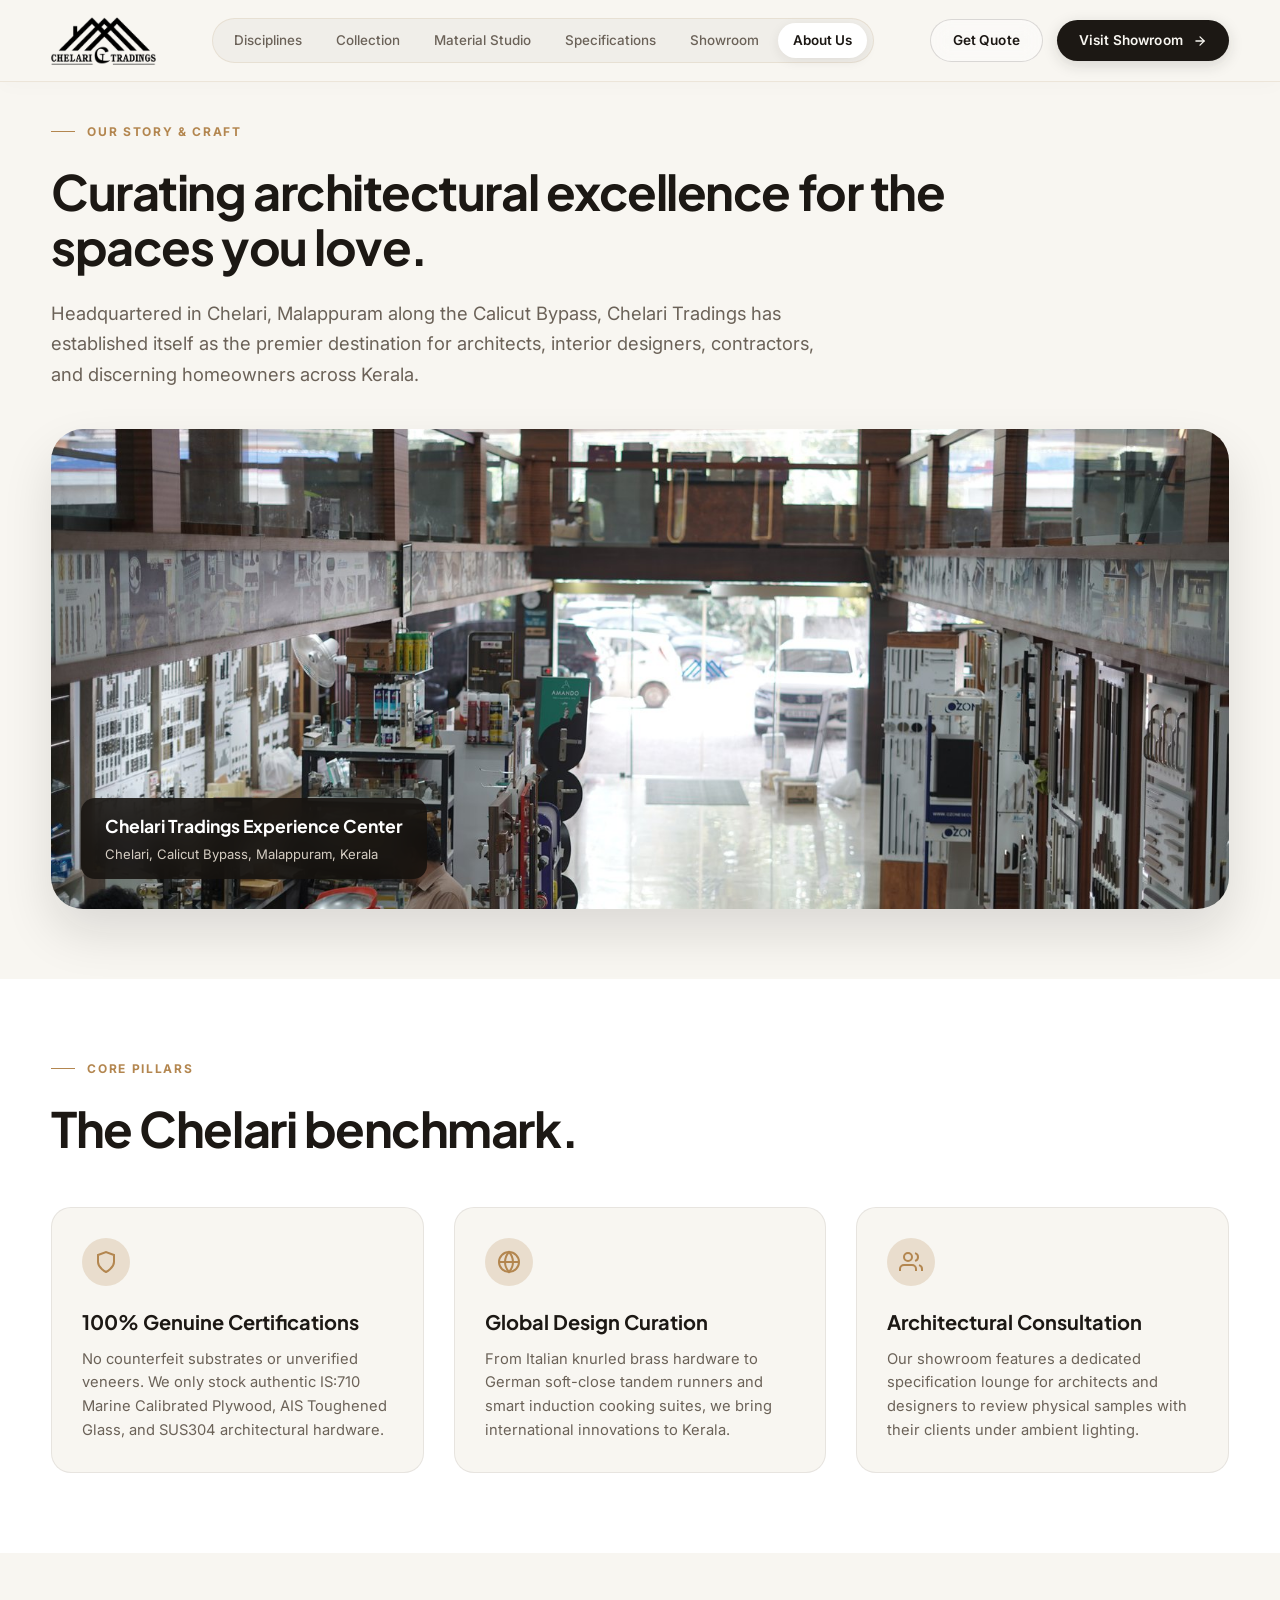
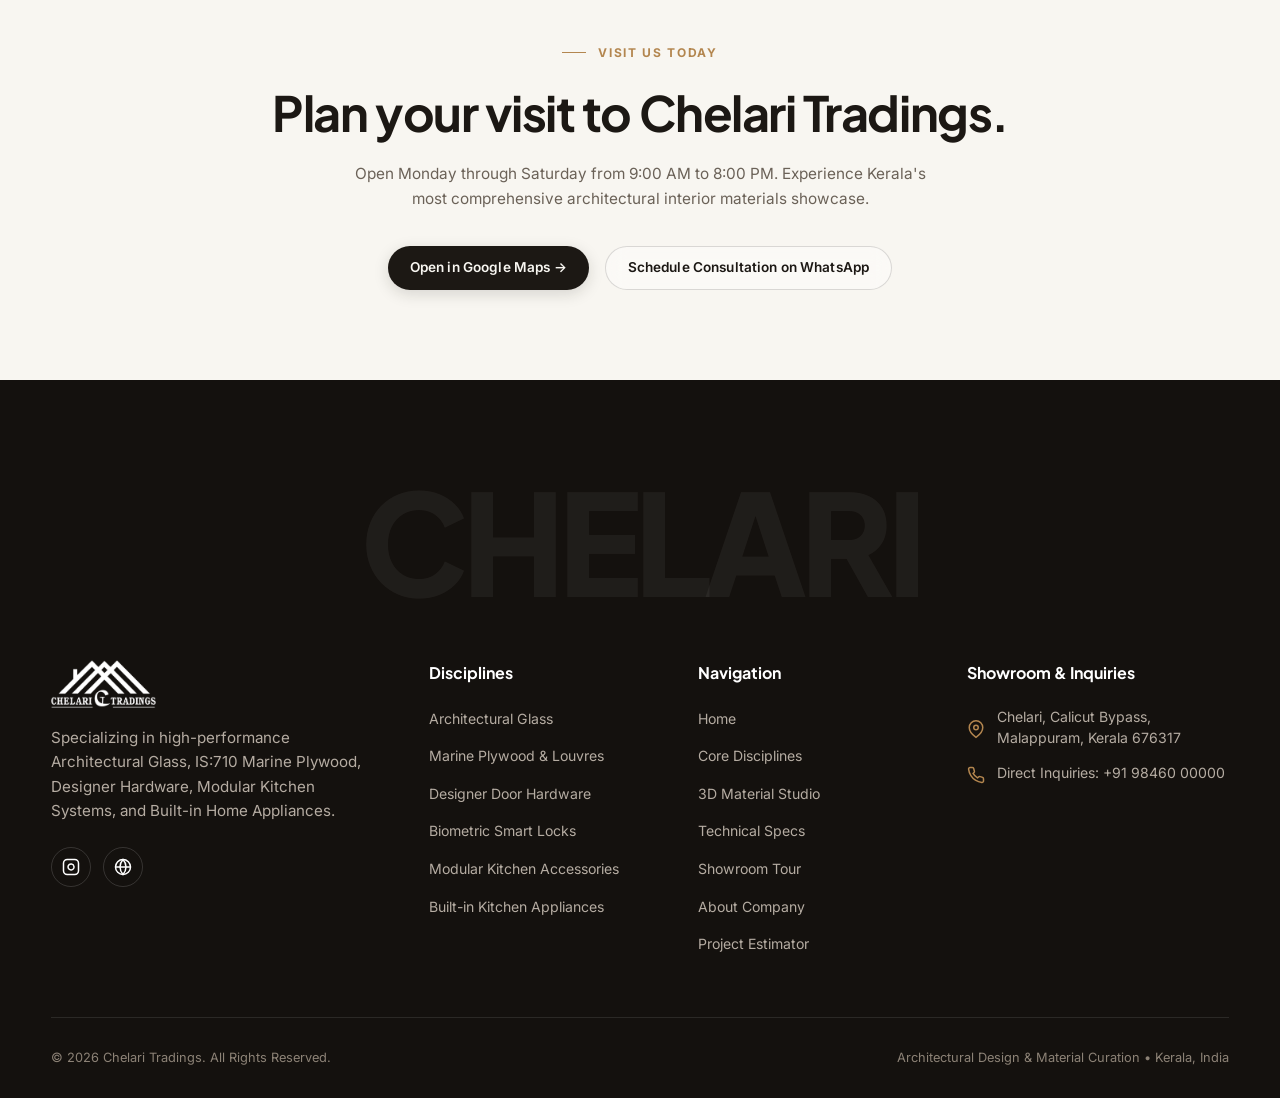
==== about.html @ c4375ded "first commit" ====
<!DOCTYPE html>
<html lang="en">
<head>
  <meta charset="UTF-8">
  <meta name="viewport" content="width=device-width, initial-scale=1.0">
  <title>About Us — Chelari Tradings | Kerala's Premier Architectural Hub</title>
  <meta name="description" content="Discover the story, standards, and showroom legacy of Chelari Tradings — Malappuram & Calicut's leading destination for Glass, Plywood, Hardware, Modular Kitchens & Appliances.">
  
  <!-- Favicon -->
  <link rel="icon" type="image/png" href="assets/images/logo_black_nav.png">

  <!-- Stylesheet -->
  <link rel="stylesheet" href="css/style.css">
</head>
<body>

  <!-- Top Scroll Progress Indicator -->
  <div id="scroll-progress"></div>

  <!-- Site Navigation Header -->
  <header class="site-header" id="site-header">
    <div class="container nav-wrapper">
      <a href="index.html" class="brand-logo" id="nav-brand-logo" aria-label="Chelari Tradings Home">
        <img src="assets/images/logo_black_nav.png" alt="Chelari Tradings" width="130" height="58">
      </a>

      <!-- Desktop Navigation Menu -->
      <nav class="nav-links" id="desktop-nav-menu" aria-label="Main Navigation">
        <a href="index.html#disciplines" class="nav-link">Disciplines</a>
        <a href="index.html#showcase" class="nav-link">Collection</a>
        <a href="index.html#studio" class="nav-link">Material Studio</a>
        <a href="index.html#standards" class="nav-link">Specifications</a>
        <a href="index.html#showroom" class="nav-link">Showroom</a>
        <a href="about.html" class="nav-link active">About Us</a>
      </nav>

      <!-- Desktop CTA -->
      <div class="nav-cta-group">
        <a href="index.html#estimator" class="btn-pill btn-pill-outline">Get Quote</a>
        <a href="https://wa.me/919846000000?text=Hello%20Chelari%20Tradings%2C%20I%20would%20like%20to%20visit%20your%20showroom" target="_blank" rel="noopener" class="btn-pill btn-pill-primary">
          <span>Visit Showroom</span>
          <svg width="14" height="14" viewBox="0 0 24 24" fill="none" stroke="currentColor" stroke-width="2.2" stroke-linecap="round" stroke-linejoin="round">
            <line x1="5" y1="12" x2="19" y2="12"></line>
            <polyline points="12 5 19 12 12 19"></polyline>
          </svg>
        </a>
      </div>

      <!-- Mobile Hamburger Button -->
      <button class="mobile-toggle" id="mobile-menu-toggle" aria-label="Open Navigation Menu">
        <span></span>
        <span></span>
        <span></span>
      </button>
    </div>
  </header>

  <!-- Mobile Drawer Menu -->
  <div class="mobile-drawer" id="mobile-nav-drawer" aria-hidden="true">
    <nav class="nav-links">
      <a href="index.html" class="nav-link">Home</a>
      <a href="index.html#disciplines" class="nav-link">Disciplines</a>
      <a href="index.html#showcase" class="nav-link">Collection</a>
      <a href="index.html#studio" class="nav-link">Material Studio</a>
      <a href="index.html#standards" class="nav-link">Specifications</a>
      <a href="index.html#showroom" class="nav-link">Showroom Tour</a>
      <a href="about.html" class="nav-link active">About Chelari</a>
    </nav>
    <a href="https://wa.me/919846000000?text=Hello%20Chelari%20Tradings%2C%20I%20would%20like%20to%20visit%20your%20showroom" class="btn-pill btn-pill-primary" style="justify-content: center; width: 100%;">
      Visit on WhatsApp →
    </a>
  </div>

  <main style="padding-top: calc(var(--nav-height) + 40px); background-color: var(--bg-primary);">
    <!-- Hero About -->
    <section class="container" style="padding-bottom: 70px;">
      <div class="section-label">Our Story & Craft</div>
      <h1 class="section-title-huge" style="margin-bottom: 24px; max-width: 900px;">
        Curating architectural excellence for the spaces you love.
      </h1>
      <p class="section-lead-text" style="max-width: 780px; font-size: 1.15rem; margin-bottom: 40px;">
        Headquartered in Chelari, Malappuram along the Calicut Bypass, Chelari Tradings has established itself as the premier destination for architects, interior designers, contractors, and discerning homeowners across Kerala.
      </p>

      <!-- Grand Image Banner -->
      <div style="border-radius: var(--radius-xl); overflow: hidden; box-shadow: var(--shadow-lg); height: 480px; position: relative;">
        <img src="assets/images/optimized/DSC03823.jpg" alt="Chelari Tradings Showroom" style="width: 100%; height: 100%; object-fit: cover;">
        <div style="position: absolute; bottom: 30px; left: 30px; background: rgba(20, 17, 14, 0.85); backdrop-filter: blur(14px); padding: 14px 24px; border-radius: var(--radius-md); color: #fff;">
          <h3 style="font-family: var(--font-heading); font-size: 1.1rem; margin-bottom: 4px;">Chelari Tradings Experience Center</h3>
          <p style="font-size: 0.82rem; color: #D6CEC3;">Chelari, Calicut Bypass, Malappuram, Kerala</p>
        </div>
      </div>
    </section>

    <!-- Pillars Section -->
    <section style="background: var(--bg-surface); padding-block: 80px;">
      <div class="container">
        <div class="section-label">Core Pillars</div>
        <h2 class="section-title-huge" style="margin-bottom: 50px;">The Chelari benchmark.</h2>

        <div style="display: grid; grid-template-columns: repeat(auto-fit, minmax(280px, 1fr)); gap: 30px;">
          <div style="padding: 30px; border-radius: var(--radius-lg); background: var(--bg-primary); border: 1px solid var(--border-subtle);">
            <div style="width: 48px; height: 48px; border-radius: 50%; background: var(--accent-gold-glow); color: var(--accent-gold); display: flex; align-items: center; justify-content: center; margin-bottom: 20px;">
              <svg width="24" height="24" viewBox="0 0 24 24" fill="none" stroke="currentColor" stroke-width="2">
                <path d="M12 22s8-4 8-10V5l-8-3-8 3v7c0 6 8 10 8 10z"></path>
              </svg>
            </div>
            <h3 style="font-family: var(--font-heading); font-size: 1.25rem; font-weight: 700; margin-bottom: 10px;">100% Genuine Certifications</h3>
            <p style="font-size: 0.92rem; color: var(--text-muted); line-height: 1.6;">
              No counterfeit substrates or unverified veneers. We only stock authentic IS:710 Marine Calibrated Plywood, AIS Toughened Glass, and SUS304 architectural hardware.
            </p>
          </div>

          <div style="padding: 30px; border-radius: var(--radius-lg); background: var(--bg-primary); border: 1px solid var(--border-subtle);">
            <div style="width: 48px; height: 48px; border-radius: 50%; background: var(--accent-gold-glow); color: var(--accent-gold); display: flex; align-items: center; justify-content: center; margin-bottom: 20px;">
              <svg width="24" height="24" viewBox="0 0 24 24" fill="none" stroke="currentColor" stroke-width="2">
                <circle cx="12" cy="12" r="10"></circle>
                <line x1="2" y1="12" x2="22" y2="12"></line>
                <path d="M12 2a15.3 15.3 0 0 1 4 10 15.3 15.3 0 0 1-4 10 15.3 15.3 0 0 1-4-10 15.3 15.3 0 0 1 4-10z"></path>
              </svg>
            </div>
            <h3 style="font-family: var(--font-heading); font-size: 1.25rem; font-weight: 700; margin-bottom: 10px;">Global Design Curation</h3>
            <p style="font-size: 0.92rem; color: var(--text-muted); line-height: 1.6;">
              From Italian knurled brass hardware to German soft-close tandem runners and smart induction cooking suites, we bring international innovations to Kerala.
            </p>
          </div>

          <div style="padding: 30px; border-radius: var(--radius-lg); background: var(--bg-primary); border: 1px solid var(--border-subtle);">
            <div style="width: 48px; height: 48px; border-radius: 50%; background: var(--accent-gold-glow); color: var(--accent-gold); display: flex; align-items: center; justify-content: center; margin-bottom: 20px;">
              <svg width="24" height="24" viewBox="0 0 24 24" fill="none" stroke="currentColor" stroke-width="2">
                <path d="M17 21v-2a4 4 0 0 0-4-4H5a4 4 0 0 0-4 4v2"></path>
                <circle cx="9" cy="7" r="4"></circle>
                <path d="M23 21v-2a4 4 0 0 0-3-3.87"></path>
                <path d="M16 3.13a4 4 0 0 1 0 7.75"></path>
              </svg>
            </div>
            <h3 style="font-family: var(--font-heading); font-size: 1.25rem; font-weight: 700; margin-bottom: 10px;">Architectural Consultation</h3>
            <p style="font-size: 0.92rem; color: var(--text-muted); line-height: 1.6;">
              Our showroom features a dedicated specification lounge for architects and designers to review physical samples with their clients under ambient lighting.
            </p>
          </div>
        </div>
      </div>
    </section>

    <!-- Visit CTA Section -->
    <section class="container" style="padding-block: 90px; text-align: center;">
      <div class="section-label" style="justify-content: center;">Visit Us Today</div>
      <h2 class="section-title-huge" style="margin-bottom: 20px;">Plan your visit to Chelari Tradings.</h2>
      <p class="section-lead-text" style="max-width: 600px; margin-inline: auto; margin-bottom: 35px;">
        Open Monday through Saturday from 9:00 AM to 8:00 PM. Experience Kerala's most comprehensive architectural interior materials showcase.
      </p>
      <div style="display: flex; justify-content: center; gap: 16px; flex-wrap: wrap;">
        <a href="https://maps.google.com/?q=Chelari+Tradings" target="_blank" rel="noopener" class="btn-pill btn-pill-primary">
          Open in Google Maps →
        </a>
        <a href="https://wa.me/919846000000?text=Hello%20Chelari%20Tradings%2C%20I%20would%20like%20to%20schedule%20a%20showroom%20consultation" target="_blank" rel="noopener" class="btn-pill btn-pill-outline">
          Schedule Consultation on WhatsApp
        </a>
      </div>
    </section>
  </main>

  <!-- Footer -->
  <footer class="site-footer">
    <div class="container">
      <div class="footer-mega-text" aria-hidden="true">CHELARI</div>

      <div class="footer-top-grid">
        <div class="footer-col-brand">
          <img src="assets/images/logo_white_nav.png" alt="Chelari Tradings" class="footer-logo" width="140" height="64">
          <p class="footer-tagline">
            Specializing in high-performance Architectural Glass, IS:710 Marine Plywood, Designer Hardware, Modular Kitchen Systems, and Built-in Home Appliances.
          </p>
          <div class="footer-social-links">
            <a href="https://www.instagram.com/chelaritradings?mdxt=NmFubG5rajdydWVq" target="_blank" rel="noopener" class="social-circle-btn" aria-label="Instagram">
              <svg width="18" height="18" viewBox="0 0 24 24" fill="none" stroke="currentColor" stroke-width="2">
                <rect x="2" y="2" width="20" height="20" rx="5" ry="5"></rect>
                <path d="M16 11.37A4 4 0 1 1 12.63 8 4 4 0 0 1 16 11.37z"></path>
                <line x1="17.5" y1="6.5" x2="17.51" y2="6.5"></line>
              </svg>
            </a>
            <a href="https://chelaritradings.com" target="_blank" rel="noopener" class="social-circle-btn" aria-label="Official Website">
              <svg width="18" height="18" viewBox="0 0 24 24" fill="none" stroke="currentColor" stroke-width="2">
                <circle cx="12" cy="12" r="10"></circle>
                <line x1="2" y1="12" x2="22" y2="12"></line>
                <path d="M12 2a15.3 15.3 0 0 1 4 10 15.3 15.3 0 0 1-4 10 15.3 15.3 0 0 1-4-10 15.3 15.3 0 0 1 4-10z"></path>
              </svg>
            </a>
          </div>
        </div>

        <div>
          <h4 class="footer-col-title">Disciplines</h4>
          <ul class="footer-links-list">
            <li><a href="index.html#showcase" class="footer-link">Architectural Glass</a></li>
            <li><a href="index.html#showcase" class="footer-link">Marine Plywood & Louvres</a></li>
            <li><a href="index.html#showcase" class="footer-link">Designer Door Hardware</a></li>
            <li><a href="index.html#showcase" class="footer-link">Biometric Smart Locks</a></li>
            <li><a href="index.html#showcase" class="footer-link">Modular Kitchen Accessories</a></li>
            <li><a href="index.html#showcase" class="footer-link">Built-in Kitchen Appliances</a></li>
          </ul>
        </div>

        <div>
          <h4 class="footer-col-title">Navigation</h4>
          <ul class="footer-links-list">
            <li><a href="index.html" class="footer-link">Home</a></li>
            <li><a href="index.html#disciplines" class="footer-link">Core Disciplines</a></li>
            <li><a href="index.html#studio" class="footer-link">3D Material Studio</a></li>
            <li><a href="index.html#standards" class="footer-link">Technical Specs</a></li>
            <li><a href="index.html#showroom" class="footer-link">Showroom Tour</a></li>
            <li><a href="about.html" class="footer-link">About Company</a></li>
            <li><a href="index.html#estimator" class="footer-link">Project Estimator</a></li>
          </ul>
        </div>

        <div>
          <h4 class="footer-col-title">Showroom & Inquiries</h4>
          <div class="footer-contact-item">
            <svg width="18" height="18" viewBox="0 0 24 24" fill="none" stroke="currentColor" stroke-width="2">
              <path d="M21 10c0 7-9 13-9 13s-9-6-9-13a9 9 0 0 1 18 0z"></path>
              <circle cx="12" cy="10" r="3"></circle>
            </svg>
            <span>Chelari, Calicut Bypass, Malappuram, Kerala 676317</span>
          </div>
          <div class="footer-contact-item">
            <svg width="18" height="18" viewBox="0 0 24 24" fill="none" stroke="currentColor" stroke-width="2">
              <path d="M22 16.92v3a2 2 0 0 1-2.18 2 19.79 19.79 0 0 1-8.63-3.07 19.5 19.5 0 0 1-6-6 19.79 19.79 0 0 1-3.07-8.67A2 2 0 0 1 4.11 2h3a2 2 0 0 1 2 1.72 12.84 12.84 0 0 0 .7 2.81 2 2 0 0 1-.45 2.11L8.09 9.91a16 16 0 0 0 6 6l1.27-1.27a2 2 0 0 1 2.11-.45 12.84 12.84 0 0 0 2.81.7A2 2 0 0 1 22 16.92z"></path>
            </svg>
            <span>Direct Inquiries: +91 98460 00000</span>
          </div>
        </div>
      </div>

      <div class="footer-bottom-row">
        <span>© 2026 Chelari Tradings. All Rights Reserved.</span>
        <span>Architectural Design & Material Curation • Kerala, India</span>
      </div>
    </div>
  <!-- Framer-Grade Smooth Momentum Scrolling (Lenis) -->
  <script src="js/vendor/lenis.min.js"></script>
  <script src="js/main.js"></script>
</body>
</html>
---- css/style.css ----
/* ==========================================================================
   CHELARI TRADINGS — MODERN 3D ARCHITECTURAL EXPERIENCE
   Design Language Inspired by Graft Studio with Bespoke 3D Interactivity
   Categories: GLASS | PLYWOOD | HARDWARE | MODULAR KITCHENS | HOME APPLIANCES
   ========================================================================== */

@import url('https://fonts.googleapis.com/css2?family=Inter:wght@300;400;500;600&family=Outfit:wght@300;400;500;600;700&family=Plus+Jakarta+Sans:wght@300;400;500;600;700;800&display=swap');

/* --- Root Variables & Design Tokens --- */
:root {
  --bg-primary: #F8F6F1;
  --bg-secondary: #EFECE5;
  --bg-surface: #FFFFFF;
  --bg-card: rgba(255, 255, 255, 0.85);
  --bg-card-glass: rgba(255, 255, 255, 0.65);
  --bg-dark: #14110E;
  --bg-dark-surface: #1E1A16;
  --bg-dark-card: rgba(30, 26, 22, 0.85);

  --accent-gold: #B3864F;
  --accent-gold-dark: #8C6536;
  --accent-gold-light: #D4A872;
  --accent-gold-glow: rgba(179, 134, 79, 0.22);
  --accent-sand: #DDD4C6;
  --accent-terracotta: #A85A3C;

  --text-main: #1C1814;
  --text-muted: #6B6258;
  --text-light: #9C9388;
  --text-inverse: #F8F6F1;

  --border-subtle: rgba(28, 24, 20, 0.08);
  --border-medium: rgba(28, 24, 20, 0.15);
  --border-light: rgba(255, 255, 255, 0.2);
  --border-glass: rgba(255, 255, 255, 0.4);

  --shadow-sm: 0 4px 14px rgba(20, 17, 14, 0.04);
  --shadow-md: 0 12px 32px rgba(20, 17, 14, 0.08);
  --shadow-lg: 0 24px 50px rgba(20, 17, 14, 0.12);
  --shadow-3d: 0 30px 60px -15px rgba(20, 17, 14, 0.22), 0 0 30px rgba(179, 134, 79, 0.15);
  --shadow-inner: inset 0 2px 4px rgba(0, 0, 0, 0.05);

  --radius-pill: 9999px;
  --radius-xl: 32px;
  --radius-lg: 20px;
  --radius-md: 14px;
  --radius-sm: 8px;

  --ease-spring: cubic-bezier(0.16, 1, 0.3, 1);
  --ease-smooth: cubic-bezier(0.25, 0.8, 0.25, 1);
  --duration-normal: 0.35s;

  --font-heading: 'Plus Jakarta Sans', -apple-system, BlinkMacSystemFont, sans-serif;
  --font-display: 'Outfit', sans-serif;
  --font-body: 'Inter', -apple-system, BlinkMacSystemFont, sans-serif;

  --max-width: 1440px;
  --nav-height: 82px;
}

/* --- Base & Reset --- */
*, *::before, *::after {
  box-sizing: border-box;
  margin: 0;
  padding: 0;
}

html {
  scroll-behavior: smooth;
  text-size-adjust: 100%;
  -webkit-text-size-adjust: 100%;
}

body {
  font-family: var(--font-body);
  background-color: var(--bg-primary);
  color: var(--text-main);
  line-height: 1.6;
  overflow-x: hidden;
  -webkit-font-smoothing: antialiased;
  -moz-osx-font-smoothing: grayscale;
}

img, picture, video, canvas, svg {
  display: block;
  max-width: 100%;
  height: auto;
}

input, button, textarea, select {
  font: inherit;
}

a {
  color: inherit;
  text-decoration: none;
  transition: color var(--duration-normal) var(--ease-smooth);
}

button {
  cursor: pointer;
  border: none;
  background: none;
}

ul, ol {
  list-style: none;
}

::selection {
  background-color: var(--accent-gold);
  color: #fff;
}

/* --- Container & Utilities --- */
.container {
  width: 100%;
  max-width: var(--max-width);
  margin-inline: auto;
  padding-inline: clamp(20px, 4vw, 60px);
}

.text-gold {
  color: var(--accent-gold);
}

.font-display {
  font-family: var(--font-display);
}

/* --- Scroll Progress Bar --- */
#scroll-progress {
  position: fixed;
  top: 0;
  left: 0;
  width: 0%;
  height: 3px;
  background: linear-gradient(90deg, var(--accent-gold), var(--accent-gold-light), #fff);
  z-index: 9999;
  transition: width 0.1s linear;
}

/* --- Navigation Header --- */
.site-header {
  position: fixed;
  top: 0;
  left: 0;
  right: 0;
  z-index: 1000;
  height: var(--nav-height);
  display: flex;
  align-items: center;
  background-color: rgba(248, 246, 241, 0.92);
  backdrop-filter: blur(20px);
  -webkit-backdrop-filter: blur(20px);
  border-bottom: 1px solid rgba(212, 197, 169, 0.35);
  box-shadow: 0 4px 20px rgba(38, 30, 24, 0.02);
  transition: background-color 0.3s var(--ease-smooth), backdrop-filter 0.3s var(--ease-smooth), border-color 0.3s var(--ease-smooth), height 0.3s ease, box-shadow 0.3s ease;
}

.site-header.scrolled {
  background-color: rgba(248, 246, 241, 0.98);
  backdrop-filter: blur(24px);
  -webkit-backdrop-filter: blur(24px);
  border-bottom-color: var(--border-subtle);
  height: 72px;
  box-shadow: 0 10px 30px rgba(38, 30, 24, 0.05);
}

.nav-wrapper {
  display: flex;
  align-items: center;
  justify-content: space-between;
  width: 100%;
}

.brand-logo {
  display: flex;
  align-items: center;
  position: relative;
  z-index: 10;
  flex-shrink: 0;
}

.brand-logo img {
  height: 48px;
  width: auto;
  object-fit: contain;
  transition: transform 0.3s var(--ease-spring);
}

.site-header.scrolled .brand-logo img {
  height: 40px;
}

.brand-logo:hover img {
  transform: scale(1.05);
}

.brand-title {
  display: flex;
  flex-direction: column;
}

.brand-name {
  font-family: var(--font-heading);
  font-size: 1.15rem;
  font-weight: 700;
  letter-spacing: -0.02em;
  color: var(--text-main);
  line-height: 1.1;
  text-transform: uppercase;
}

.brand-tag {
  font-size: 0.65rem;
  font-weight: 500;
  letter-spacing: 0.14em;
  text-transform: uppercase;
  color: var(--accent-gold);
}

/* Nav Menu Desktop (Framer-style Floating Capsule Dock) */
.nav-links {
  display: flex;
  align-items: center;
  gap: 4px;
  background: rgba(28, 24, 20, 0.035);
  padding: 4px 6px;
  border-radius: var(--radius-pill);
  border: 1px solid rgba(212, 197, 169, 0.35);
  transition: all 0.3s ease;
}

.nav-link {
  font-size: 0.84rem;
  font-weight: 500;
  color: var(--text-muted);
  position: relative;
  padding: 7px 15px;
  border-radius: var(--radius-pill);
  transition: all 0.28s var(--ease-spring);
}

.nav-link:hover {
  color: var(--text-main);
  background: rgba(255, 255, 255, 0.9);
  box-shadow: 0 2px 10px rgba(38, 30, 24, 0.06);
  transform: translateY(-1px);
}

.nav-link.active {
  color: var(--text-main);
  background: #FFFFFF;
  font-weight: 600;
  box-shadow: 0 3px 12px rgba(38, 30, 24, 0.08);
}

.nav-cta-group {
  display: flex;
  align-items: center;
  gap: 14px;
}

.btn-pill {
  display: inline-flex;
  align-items: center;
  gap: 10px;
  padding: 10px 22px;
  border-radius: var(--radius-pill);
  font-size: 0.85rem;
  font-weight: 600;
  letter-spacing: 0.01em;
  transition: all 0.3s var(--ease-spring);
  white-space: nowrap;
}

.btn-pill-primary {
  background-color: var(--text-main);
  color: var(--text-inverse);
  box-shadow: 0 4px 15px rgba(28, 24, 20, 0.15);
}

.btn-pill-primary:hover {
  background-color: var(--accent-gold);
  color: #fff;
  transform: translateY(-2px);
  box-shadow: 0 8px 24px var(--accent-gold-glow);
}

.btn-pill-primary svg {
  transition: transform 0.3s var(--ease-spring);
}

.btn-pill-primary:hover svg {
  transform: translateX(4px);
}

.btn-pill-outline {
  border: 1px solid var(--border-medium);
  color: var(--text-main);
  background: rgba(255, 255, 255, 0.4);
  backdrop-filter: blur(10px);
}

.btn-pill-outline:hover {
  background-color: var(--text-main);
  color: var(--text-inverse);
  border-color: var(--text-main);
  transform: translateY(-2px);
}

/* Mobile Toggle */
.mobile-toggle {
  display: none;
  flex-direction: column;
  justify-content: center;
  gap: 6px;
  width: 40px;
  height: 40px;
  padding: 6px;
  z-index: 1002;
}

.mobile-toggle span {
  display: block;
  width: 24px;
  height: 2px;
  background-color: var(--text-main);
  border-radius: 2px;
  transition: transform 0.3s ease, opacity 0.3s ease;
}

.mobile-toggle.active span:nth-child(1) {
  transform: translateY(8px) rotate(45deg);
}

.mobile-toggle.active span:nth-child(2) {
  opacity: 0;
}

.mobile-toggle.active span:nth-child(3) {
  transform: translateY(-8px) rotate(-45deg);
}

/* Mobile Menu Drawer */
.mobile-drawer {
  position: fixed;
  inset: 0;
  background-color: rgba(248, 246, 241, 0.98);
  backdrop-filter: blur(25px);
  z-index: 999;
  display: flex;
  flex-direction: column;
  justify-content: center;
  padding: 40px 30px;
  transform: translateY(-100%);
  opacity: 0;
  visibility: hidden;
  transition: transform 0.45s var(--ease-spring), opacity 0.4s ease, visibility 0.4s;
}

.mobile-drawer.open {
  transform: translateY(0);
  opacity: 1;
  visibility: visible;
}

.mobile-drawer .nav-links {
  flex-direction: column;
  align-items: flex-start;
  gap: 22px;
  margin-bottom: 35px;
}

.mobile-drawer .nav-link {
  font-family: var(--font-heading);
  font-size: 1.6rem;
  font-weight: 600;
  color: var(--text-main);
}

/* ==========================================================================
   Framer / Graft Motion Engine: Lenis Smooth Scroll & Entrance Choreography
   ========================================================================== */

/* Lenis Recommended Structural Rules */
html.lenis, html.lenis body {
  height: auto;
}

.lenis.lenis-smooth {
  scroll-behavior: auto !important;
}

.lenis.lenis-smooth [data-lenis-prevent] {
  overscroll-behavior: contain;
}

.lenis.lenis-stopped {
  overflow: hidden;
}

.lenis.lenis-scrolling iframe {
  pointer-events: none;
}

/* Framer-Style Optical Rack-Focus Keyframes */
@keyframes graftFadeUp {
  0% {
    opacity: 0;
    transform: translateY(32px) scale(0.985);
    filter: blur(8px);
  }
  100% {
    opacity: 1;
    transform: translateY(0) scale(1);
    filter: blur(0px);
  }
}

@keyframes graftCardEntrance {
  0% {
    opacity: 0;
    transform: perspective(1200px) rotateX(12deg) rotateY(-8deg) translateY(50px) scale(0.94);
    filter: blur(10px);
  }
  100% {
    opacity: 1;
    transform: perspective(1200px) rotateX(0deg) rotateY(0deg) translateY(0) scale(1);
    filter: blur(0px);
  }
}

/* Scroll-Driven Reveal Base (Framer Soft-Focus Rack into View) */
.reveal-on-scroll {
  opacity: 0;
  transform: translateY(36px) scale(0.985);
  filter: blur(8px);
  transition: 
    opacity 0.9s cubic-bezier(0.16, 1, 0.3, 1), 
    transform 0.9s cubic-bezier(0.16, 1, 0.3, 1),
    filter 0.9s cubic-bezier(0.16, 1, 0.3, 1);
  will-change: opacity, transform, filter;
}

.reveal-on-scroll.is-revealed {
  opacity: 1;
  transform: translateY(0) scale(1);
  filter: blur(0px);
}

/* Stagger cascade delays */
.stagger-group > *:nth-child(1) { transition-delay: 0.04s; }
.stagger-group > *:nth-child(2) { transition-delay: 0.12s; }
.stagger-group > *:nth-child(3) { transition-delay: 0.20s; }
.stagger-group > *:nth-child(4) { transition-delay: 0.28s; }
.stagger-group > *:nth-child(5) { transition-delay: 0.36s; }
.stagger-group > *:nth-child(6) { transition-delay: 0.44s; }
.stagger-group > *:nth-child(7) { transition-delay: 0.52s; }
.stagger-group > *:nth-child(8) { transition-delay: 0.60s; }

/* --- Hero Section --- */
.hero-section {
  position: relative;
  min-height: 100vh;
  display: flex;
  flex-direction: column;
  justify-content: space-between;
  padding-top: calc(var(--nav-height) + 20px);
  padding-bottom: 40px;
  background-color: var(--bg-primary);
  overflow: hidden;
}

.hero-backdrop {
  position: absolute;
  inset: 0;
  z-index: 0;
  overflow: hidden;
  pointer-events: none;
}

.hero-backdrop-img {
  width: 100%;
  height: 100%;
  object-fit: cover;
  object-position: center;
  opacity: 0.18;
  filter: saturate(0.85) contrast(1.05);
  transform: scale(1.04);
  transition: transform 8s ease;
}

.hero-backdrop-gradient {
  position: absolute;
  inset: 0;
  background: radial-gradient(circle at 75% 30%, rgba(248, 246, 241, 0.3) 0%, rgba(248, 246, 241, 0.9) 70%, var(--bg-primary) 100%);
}

.hero-content-grid {
  position: relative;
  z-index: 2;
  display: grid;
  grid-template-columns: 1.25fr 0.95fr;
  gap: clamp(30px, 5vw, 80px);
  align-items: center;
  padding-block: clamp(20px, 4vw, 60px);
}

.hero-left {
  display: flex;
  flex-direction: column;
  gap: 22px;
}

/* Hero Eyebrow (Natural Architectural Editorial Header) */
.hero-eyebrow {
  display: inline-flex;
  align-items: center;
  gap: 10px;
  font-family: var(--font-display);
  font-size: 0.72rem;
  font-weight: 600;
  letter-spacing: 0.12em;
  text-transform: uppercase;
  color: var(--text-muted);
  width: fit-content;
  animation: graftFadeUp 0.8s var(--ease-spring) 0.1s both;
}

.hero-eyebrow-accent {
  color: var(--accent-terracotta);
  font-weight: 700;
  font-size: 0.95rem;
  line-height: 1;
}

.hero-eyebrow-label {
  color: var(--text-main);
  font-weight: 700;
  letter-spacing: 0.12em;
}

.hero-eyebrow-sep {
  color: rgba(28, 24, 20, 0.25);
  font-weight: 300;
  font-size: 0.75rem;
}

.hero-eyebrow-hub {
  color: var(--accent-terracotta);
  font-weight: 600;
  letter-spacing: 0.08em;
}

.hero-headline {
  font-family: var(--font-heading);
  font-size: clamp(2.4rem, 4.8vw, 4.3rem);
  font-weight: 700;
  line-height: 1.08;
  letter-spacing: -0.035em;
  color: var(--text-main);
  animation: graftFadeUp 0.9s var(--ease-spring) 0.2s both;
}

.hero-headline .highlight-word {
  position: relative;
  color: var(--text-main);
  display: inline-block;
}

.hero-headline .highlight-word::after {
  content: '';
  position: absolute;
  left: 0;
  bottom: 8%;
  width: 100%;
  height: 12px;
  background: var(--accent-gold-glow);
  z-index: -1;
  border-radius: 4px;
}

.hero-brand-mega {
  font-family: var(--font-heading);
  font-size: clamp(3.2rem, 8.5vw, 7.8rem);
  font-weight: 800;
  line-height: 0.95;
  letter-spacing: -0.05em;
  color: rgba(28, 24, 20, 0.12);
  margin-block: -8px 8px;
  user-select: none;
  background: linear-gradient(180deg, rgba(28, 24, 20, 0.35) 0%, rgba(28, 24, 20, 0.05) 100%);
  -webkit-background-clip: text;
  -webkit-text-fill-color: transparent;
  animation: graftFadeUp 1.1s var(--ease-spring) 0.25s both;
}

.hero-subtext {
  font-size: clamp(1rem, 1.3vw, 1.2rem);
  color: var(--text-muted);
  max-width: 540px;
  line-height: 1.6;
  font-weight: 400;
  animation: graftFadeUp 0.9s var(--ease-spring) 0.32s both;
}

.hero-actions {
  display: flex;
  align-items: center;
  flex-wrap: wrap;
  gap: 16px;
  margin-top: 10px;
  animation: graftFadeUp 0.9s var(--ease-spring) 0.4s both;
}

.hero-location-tag {
  display: flex;
  align-items: center;
  gap: 8px;
  font-size: 0.82rem;
  color: var(--text-light);
  margin-top: 8px;
  animation: graftFadeUp 0.9s var(--ease-spring) 0.48s both;
}

/* 3D Floating Showcase Card on Right */
.hero-right {
  position: relative;
  perspective: 1200px;
  display: flex;
  justify-content: center;
}

.hero-3d-card-wrapper {
  position: relative;
  width: 100%;
  max-width: 440px;
  animation: graftCardEntrance 1.15s var(--ease-spring) 0.3s both;
}

.hero-3d-card {
  position: relative;
  width: 100%;
  background: rgba(255, 255, 255, 0.75);
  backdrop-filter: blur(24px);
  -webkit-backdrop-filter: blur(24px);
  border: 1px solid var(--border-glass);
  border-radius: var(--radius-xl);
  padding: 24px;
  box-shadow: var(--shadow-3d);
  transform-style: preserve-3d;
  transition: transform 0.2s var(--ease-spring), box-shadow 0.3s ease;
  will-change: transform;
}

.hero-3d-card-glare {
  position: absolute;
  inset: 0;
  border-radius: inherit;
  background: radial-gradient(circle at var(--mouse-x, 50%) var(--mouse-y, 50%), rgba(255, 255, 255, 0.5) 0%, rgba(255, 255, 255, 0) 65%);
  pointer-events: none;
  opacity: 0;
  transition: opacity 0.3s ease;
  z-index: 5;
}

.hero-3d-card:hover .hero-3d-card-glare {
  opacity: 1;
}

.hero-card-header {
  display: flex;
  justify-content: space-between;
  align-items: center;
  margin-bottom: 18px;
  transform: translateZ(25px);
}

.hero-card-category {
  font-size: 0.72rem;
  font-weight: 700;
  letter-spacing: 0.12em;
  text-transform: uppercase;
  color: var(--accent-gold);
}

.hero-card-spec-badge {
  font-size: 0.72rem;
  font-weight: 600;
  background: rgba(28, 24, 20, 0.06);
  padding: 4px 10px;
  border-radius: var(--radius-pill);
  color: var(--text-muted);
}

.hero-card-visual {
  position: relative;
  width: 100%;
  height: 310px;
  border-radius: var(--radius-lg);
  overflow: hidden;
  background: #E8E4DB;
  margin-bottom: 20px;
  transform: translateZ(40px);
  box-shadow: var(--shadow-md);
}

.hero-card-visual img {
  width: 100%;
  height: 100%;
  object-fit: cover;
  transition: transform 0.6s var(--ease-spring);
}

.hero-3d-card:hover .hero-card-visual img {
  transform: scale(1.06);
}

.hero-card-3d-tag {
  position: absolute;
  bottom: 14px;
  right: 14px;
  background: rgba(20, 17, 14, 0.85);
  backdrop-filter: blur(10px);
  color: #fff;
  font-size: 0.72rem;
  font-weight: 600;
  padding: 6px 12px;
  border-radius: var(--radius-pill);
  display: flex;
  align-items: center;
  gap: 6px;
  box-shadow: 0 4px 12px rgba(0, 0, 0, 0.2);
}

.hero-card-3d-tag svg {
  animation: spin-slow 8s linear infinite;
}

@keyframes spin-slow {
  to { transform: rotate(360deg); }
}

.hero-card-footer {
  transform: translateZ(30px);
}

.hero-card-title {
  font-family: var(--font-heading);
  font-size: 1.25rem;
  font-weight: 700;
  letter-spacing: -0.02em;
  color: var(--text-main);
  margin-bottom: 6px;
}

.hero-card-desc {
  font-size: 0.84rem;
  color: var(--text-muted);
  line-height: 1.45;
  margin-bottom: 16px;
}

.hero-card-meta {
  display: flex;
  justify-content: space-between;
  align-items: center;
  padding-top: 14px;
  border-top: 1px solid var(--border-subtle);
}

.hero-card-price-label {
  font-size: 0.72rem;
  text-transform: uppercase;
  color: var(--text-light);
  letter-spacing: 0.05em;
}

.hero-card-grade {
  font-family: var(--font-display);
  font-size: 1rem;
  font-weight: 700;
  color: var(--accent-gold);
}

/* Architectural Specification Stamp (Natural Architectural Seal) */
.hero-satellite-badge {
  position: absolute;
  top: -18px;
  left: -18px;
  background: rgba(255, 255, 255, 0.95);
  backdrop-filter: blur(16px);
  -webkit-backdrop-filter: blur(16px);
  border: 1px solid rgba(212, 197, 169, 0.65);
  border-radius: var(--radius-sm);
  padding: 8px 14px;
  display: flex;
  align-items: center;
  gap: 10px;
  box-shadow: 0 10px 24px -6px rgba(38, 30, 24, 0.08);
  transform: translateZ(45px);
  z-index: 10;
  animation: float-gentle 5.5s ease-in-out infinite;
}

@keyframes float-gentle {
  0%, 100% { transform: translateY(0) translateZ(45px); }
  50% { transform: translateY(-7px) translateZ(45px); }
}

.satellite-icon {
  width: 32px;
  height: 32px;
  border-radius: 50%;
  background: var(--accent-gold-glow);
  color: var(--accent-gold);
  display: flex;
  align-items: center;
  justify-content: center;
}

.satellite-text {
  display: flex;
  flex-direction: column;
}

.satellite-bold {
  font-size: 0.8rem;
  font-weight: 700;
  line-height: 1.2;
}

.satellite-sub {
  font-size: 0.68rem;
  color: var(--text-light);
}

/* Hero Bottom Ticker & Disciplines Bar (Architectural Glass Dock) */
.hero-bottom-scroll-track {
  position: relative;
  z-index: 2;
  width: 100%;
}

.hero-bottom-bar {
  position: relative;
  z-index: 2;
  margin-top: clamp(48px, 6vw, 72px);
  margin-bottom: clamp(32px, 4vw, 56px);
  margin-inline: auto;
  max-width: 1240px;
  padding: 22px 28px 24px;
  background: rgba(255, 255, 255, 0.76);
  backdrop-filter: blur(24px);
  -webkit-backdrop-filter: blur(24px);
  border: 1px solid rgba(212, 197, 169, 0.45);
  border-radius: var(--radius-xl);
  box-shadow: 0 20px 42px -14px rgba(38, 30, 24, 0.08), 0 2px 8px rgba(0, 0, 0, 0.02);
  animation: graftFadeUp 1s var(--ease-spring) 0.5s both;
}

.hero-ticker-grid-wrap {
  width: 100%;
}

.hero-dock-mobile-progress {
  display: none;
}

.dock-hint-mobile {
  display: none;
}

.dock-hint-desktop {
  display: inline;
}

.hero-dock-header {
  display: flex;
  align-items: center;
  justify-content: space-between;
  margin-bottom: 16px;
  padding-bottom: 12px;
  padding-inline: 4px;
  border-bottom: 1px solid rgba(212, 197, 169, 0.25);
}

.hero-dock-label {
  display: inline-flex;
  align-items: center;
  gap: 10px;
  font-family: var(--font-display);
  font-size: 0.72rem;
  letter-spacing: 0.08em;
}

.dock-index-bracket {
  color: var(--accent-gold);
  font-weight: 700;
  font-size: 0.74rem;
  letter-spacing: 0.06em;
}

.dock-index-title {
  color: var(--text-main);
  font-weight: 700;
  letter-spacing: 0.1em;
  text-transform: uppercase;
}

.hero-dock-hint {
  font-size: 0.72rem;
  color: var(--text-light);
  letter-spacing: -0.01em;
}

.hero-ticker-grid {
  display: grid;
  grid-template-columns: repeat(5, 1fr);
  gap: 14px;
}

.hero-ticker-item {
  display: flex;
  flex-direction: column;
  gap: 6px;
  padding: 14px 16px;
  background: rgba(255, 255, 255, 0.55);
  border: 1px solid rgba(212, 197, 169, 0.35);
  border-radius: var(--radius-md);
  transition: all 0.25s var(--ease-spring);
  cursor: pointer;
  position: relative;
  overflow: hidden;
  text-align: left;
}

.hero-ticker-item::before {
  content: '';
  position: absolute;
  top: 0;
  left: 0;
  right: 0;
  height: 2.5px;
  background: var(--accent-gold);
  transform: scaleX(0);
  transform-origin: left;
  transition: transform 0.25s ease;
}

.hero-ticker-item:hover {
  background: #FFFFFF;
  border-color: var(--accent-gold);
  transform: translateY(-3px);
  box-shadow: 0 10px 24px -6px rgba(184, 107, 39, 0.15);
}

.hero-ticker-item:hover::before {
  transform: scaleX(1);
}

.hero-ticker-top {
  display: flex;
  align-items: center;
  justify-content: space-between;
  gap: 6px;
}

.hero-ticker-num {
  font-family: var(--font-display);
  font-size: 0.7rem;
  font-weight: 700;
  color: var(--accent-gold);
  letter-spacing: 0.05em;
}

.hero-ticker-icon {
  display: flex;
  align-items: center;
  justify-content: center;
  color: var(--text-light);
  transition: color 0.2s ease, transform 0.2s ease;
}

.hero-ticker-item:hover .hero-ticker-icon {
  color: var(--accent-gold);
  transform: scale(1.12);
}

.hero-ticker-name-row {
  display: flex;
  align-items: center;
  justify-content: space-between;
  gap: 6px;
}

.hero-ticker-name {
  font-family: var(--font-heading);
  font-size: 0.86rem;
  font-weight: 600;
  color: var(--text-main);
  letter-spacing: -0.01em;
  transition: color 0.2s ease;
}

.hero-ticker-item:hover .hero-ticker-name {
  color: var(--accent-terracotta);
}

.hero-ticker-arrow {
  font-size: 0.8rem;
  color: var(--text-light);
  opacity: 0.35;
  transform: translate(-2px, 2px);
  transition: all 0.25s ease;
}

.hero-ticker-item:hover .hero-ticker-arrow {
  opacity: 1;
  color: var(--accent-gold);
  transform: translate(0, 0);
}

.hero-ticker-sub {
  font-size: 0.69rem;
  color: var(--text-light);
  line-height: 1.35;
}

/* Primary Focus Highlight for Modular Kitchen (04) */
.hero-ticker-highlight {
  background: linear-gradient(135deg, rgba(255, 255, 255, 0.95), rgba(247, 240, 230, 0.9));
  border: 1.5px solid rgba(184, 107, 39, 0.55);
  box-shadow: 0 6px 18px -4px rgba(184, 107, 39, 0.16);
}

.hero-ticker-highlight::before {
  transform: scaleX(1);
}

.hero-ticker-highlight .hero-ticker-name {
  color: var(--text-main);
  font-weight: 700;
}

.hero-ticker-spec-tag {
  font-family: var(--font-display);
  font-size: 0.58rem;
  font-weight: 700;
  letter-spacing: 0.1em;
  color: var(--accent-terracotta);
  text-transform: uppercase;
  border-bottom: 1.5px solid var(--accent-gold);
  padding-bottom: 1px;
}

/* --- Section 2: Large Typographic Disciplines (Graft Aesthetic) --- */
.disciplines-section {
  padding-block: clamp(70px, 10vw, 130px);
  background-color: var(--bg-surface);
  position: relative;
  overflow: hidden;
}

.disciplines-section::before {
  content: '';
  position: absolute;
  top: 0;
  left: 0;
  right: 0;
  height: 1px;
  background: linear-gradient(90deg, transparent, var(--border-medium), transparent);
}

.section-label {
  display: flex;
  align-items: center;
  gap: 12px;
  font-size: 0.75rem;
  font-weight: 700;
  letter-spacing: 0.14em;
  text-transform: uppercase;
  color: var(--accent-gold);
  margin-bottom: 24px;
}

.section-label::before {
  content: '';
  width: 24px;
  height: 1px;
  background-color: var(--accent-gold);
}

.disciplines-intro {
  display: grid;
  grid-template-columns: 1.1fr 0.9fr;
  gap: 40px;
  align-items: flex-end;
  margin-bottom: clamp(40px, 6vw, 70px);
}

.section-title-huge {
  font-family: var(--font-heading);
  font-size: clamp(2rem, 3.8vw, 3.4rem);
  font-weight: 700;
  line-height: 1.12;
  letter-spacing: -0.03em;
}

.section-lead-text {
  font-size: clamp(0.95rem, 1.2vw, 1.1rem);
  color: var(--text-muted);
  line-height: 1.65;
}

/* Typography List with Pill Badges */
.disciplines-list {
  display: flex;
  flex-direction: column;
  gap: clamp(14px, 2.5vw, 24px);
}

.discipline-row {
  display: flex;
  align-items: center;
  flex-wrap: wrap;
  gap: clamp(12px, 2vw, 24px);
  padding-block: clamp(12px, 1.8vw, 20px);
  border-bottom: 1px solid var(--border-subtle);
  transition: all 0.35s var(--ease-spring);
  cursor: pointer;
  position: relative;
}

.discipline-row:hover {
  border-bottom-color: var(--accent-gold);
  padding-left: 12px;
}

.discipline-number {
  font-family: var(--font-display);
  font-size: clamp(0.9rem, 1.4vw, 1.2rem);
  font-weight: 600;
  color: var(--accent-gold);
  width: 44px;
}

.discipline-text {
  font-family: var(--font-heading);
  font-size: clamp(1.8rem, 4.4vw, 3.8rem);
  font-weight: 700;
  line-height: 1;
  letter-spacing: -0.035em;
  color: var(--text-main);
  transition: color 0.3s ease;
}

.discipline-row:hover .discipline-text {
  color: var(--accent-gold-dark);
}

.discipline-pill-img {
  width: clamp(70px, 9vw, 120px);
  height: clamp(34px, 4.2vw, 56px);
  border-radius: var(--radius-pill);
  overflow: hidden;
  box-shadow: var(--shadow-sm);
  border: 2px solid #fff;
  transition: transform 0.4s var(--ease-spring), width 0.4s var(--ease-spring);
  flex-shrink: 0;
}

.discipline-pill-img img {
  width: 100%;
  height: 100%;
  object-fit: cover;
}

.discipline-row:hover .discipline-pill-img {
  transform: scale(1.15) rotate(2deg);
  box-shadow: var(--shadow-md);
}

.discipline-arrow {
  margin-left: auto;
  width: 44px;
  height: 44px;
  border-radius: 50%;
  border: 1px solid var(--border-medium);
  display: flex;
  align-items: center;
  justify-content: center;
  color: var(--text-main);
  transition: all 0.3s var(--ease-spring);
}

.discipline-row:hover .discipline-arrow {
  background-color: var(--text-main);
  color: #fff;
  transform: translateX(6px) rotate(-45deg);
}

/* --- Section 3: Interactive 3D Product & Material Gallery --- */
.showcase-section {
  padding-block: clamp(70px, 10vw, 130px);
  background-color: var(--bg-primary);
  position: relative;
}

.showcase-header {
  display: flex;
  flex-direction: column;
  gap: 16px;
  margin-bottom: 40px;
}

.filter-tabs-wrapper {
  display: flex;
  align-items: center;
  gap: 10px;
  overflow-x: auto;
  padding-bottom: 12px;
  margin-top: 10px;
  scrollbar-width: none;
}

.filter-tabs-wrapper::-webkit-scrollbar {
  display: none;
}

.filter-tab {
  padding: 10px 22px;
  border-radius: var(--radius-pill);
  font-size: 0.84rem;
  font-weight: 600;
  color: var(--text-muted);
  background: rgba(255, 255, 255, 0.7);
  border: 1px solid var(--border-subtle);
  transition: all 0.25s var(--ease-spring);
  white-space: nowrap;
}

.filter-tab:hover {
  color: var(--text-main);
  background: #fff;
  border-color: var(--border-medium);
}

.filter-tab.active {
  background: var(--text-main);
  color: #fff;
  border-color: var(--text-main);
  box-shadow: 0 4px 14px rgba(28, 24, 20, 0.15);
}

/* 3D Product Cards Grid */
.products-grid {
  display: grid;
  grid-template-columns: repeat(auto-fill, minmax(320px, 1fr));
  gap: clamp(24px, 3vw, 36px);
  perspective: 1400px;
}

.product-3d-card {
  position: relative;
  background: #ffffff;
  border-radius: var(--radius-lg);
  border: 1px solid var(--border-subtle);
  overflow: hidden;
  box-shadow: var(--shadow-sm);
  transform-style: preserve-3d;
  transition: transform 0.25s var(--ease-spring), box-shadow 0.25s ease, opacity 0.3s ease;
  will-change: transform;
  display: flex;
  flex-direction: column;
}

.product-3d-card:hover {
  box-shadow: var(--shadow-3d);
}

.product-card-glare {
  position: absolute;
  inset: 0;
  border-radius: inherit;
  background: radial-gradient(circle at var(--mouse-x, 50%) var(--mouse-y, 50%), rgba(255, 255, 255, 0.45) 0%, rgba(255, 255, 255, 0) 65%);
  pointer-events: none;
  opacity: 0;
  transition: opacity 0.3s ease;
  z-index: 5;
}

.product-3d-card:hover .product-card-glare {
  opacity: 1;
}

.product-img-wrapper {
  position: relative;
  width: 100%;
  aspect-ratio: 4 / 3;
  overflow: hidden;
  background: #EFECE5;
  transform: translateZ(25px);
}

.product-img-wrapper img {
  width: 100%;
  height: 100%;
  object-fit: cover;
  transition: transform 0.7s var(--ease-spring);
}

.product-3d-card:hover .product-img-wrapper img {
  transform: scale(1.08);
}

.product-tag {
  position: absolute;
  top: 14px;
  left: 14px;
  background: rgba(248, 246, 241, 0.9);
  backdrop-filter: blur(10px);
  padding: 4px 12px;
  border-radius: var(--radius-pill);
  font-size: 0.68rem;
  font-weight: 700;
  letter-spacing: 0.08em;
  text-transform: uppercase;
  color: var(--accent-gold-dark);
  border: 1px solid var(--border-light);
}

.product-quick-view-btn {
  position: absolute;
  bottom: 14px;
  right: 14px;
  width: 38px;
  height: 38px;
  border-radius: 50%;
  background: rgba(20, 17, 14, 0.85);
  backdrop-filter: blur(8px);
  color: #fff;
  display: flex;
  align-items: center;
  justify-content: center;
  opacity: 0;
  transform: translateY(8px) translateZ(35px);
  transition: all 0.3s var(--ease-spring);
}

.product-3d-card:hover .product-quick-view-btn {
  opacity: 1;
  transform: translateY(0) translateZ(35px);
}

.product-info-block {
  padding: 22px;
  display: flex;
  flex-direction: column;
  flex-grow: 1;
  transform: translateZ(30px);
  background: #fff;
}

.product-category-label {
  font-size: 0.72rem;
  font-weight: 600;
  text-transform: uppercase;
  letter-spacing: 0.08em;
  color: var(--text-light);
  margin-bottom: 6px;
}

.product-name {
  font-family: var(--font-heading);
  font-size: 1.15rem;
  font-weight: 700;
  letter-spacing: -0.02em;
  color: var(--text-main);
  margin-bottom: 8px;
  line-height: 1.3;
}

.product-specs-snippet {
  font-size: 0.82rem;
  color: var(--text-muted);
  line-height: 1.5;
  margin-bottom: 18px;
  flex-grow: 1;
}

.product-footer-row {
  display: flex;
  align-items: center;
  justify-content: space-between;
  padding-top: 14px;
  border-top: 1px solid var(--border-subtle);
}

.product-badge-spec {
  font-family: var(--font-display);
  font-size: 0.8rem;
  font-weight: 700;
  color: var(--accent-gold);
  background: var(--accent-gold-glow);
  padding: 4px 10px;
  border-radius: var(--radius-sm);
}

.product-inquire-link {
  font-size: 0.82rem;
  font-weight: 600;
  color: var(--text-main);
  display: inline-flex;
  align-items: center;
  gap: 6px;
  transition: color 0.2s ease, transform 0.2s ease;
}

.product-inquire-link:hover {
  color: var(--accent-gold);
  transform: translateX(3px);
}

/* --- Section 4: 3D Material / Finish Studio Switcher --- */
.material-studio-section {
  padding-block: clamp(70px, 10vw, 130px);
  background-color: var(--bg-dark);
  color: var(--text-inverse);
  position: relative;
  overflow: hidden;
}

.material-studio-section::after {
  content: '';
  position: absolute;
  top: -20%;
  right: -10%;
  width: 600px;
  height: 600px;
  border-radius: 50%;
  background: radial-gradient(circle, rgba(179, 134, 79, 0.15) 0%, transparent 70%);
  pointer-events: none;
}

.material-studio-grid {
  display: grid;
  grid-template-columns: 1fr 1.15fr;
  gap: clamp(40px, 6vw, 90px);
  align-items: center;
}

.studio-left {
  display: flex;
  flex-direction: column;
  gap: 24px;
}

.studio-left .section-label {
  color: var(--accent-gold-light);
}

.studio-left .section-label::before {
  background-color: var(--accent-gold-light);
}

.studio-title {
  font-family: var(--font-heading);
  font-size: clamp(2.2rem, 3.8vw, 3.4rem);
  font-weight: 700;
  line-height: 1.1;
  letter-spacing: -0.03em;
  color: #fff;
}

.studio-desc {
  font-size: 1.05rem;
  color: #B8B0A6;
  line-height: 1.6;
}

/* Material Switcher Buttons */
.material-selector-pills {
  display: flex;
  flex-direction: column;
  gap: 12px;
  margin-top: 10px;
}

.material-pill {
  display: flex;
  align-items: center;
  gap: 16px;
  padding: 14px 20px;
  border-radius: var(--radius-md);
  background: rgba(255, 255, 255, 0.05);
  border: 1px solid var(--border-light);
  color: #fff;
  transition: all 0.3s var(--ease-spring);
  text-align: left;
}

.material-pill:hover {
  background: rgba(255, 255, 255, 0.1);
  transform: translateX(6px);
}

.material-pill.active {
  background: rgba(179, 134, 79, 0.18);
  border-color: var(--accent-gold-light);
  box-shadow: 0 4px 20px rgba(179, 134, 79, 0.2);
}

.material-thumb-preview {
  width: 44px;
  height: 44px;
  border-radius: var(--radius-sm);
  overflow: hidden;
  border: 1px solid rgba(255, 255, 255, 0.2);
  flex-shrink: 0;
}

.material-thumb-preview img {
  width: 100%;
  height: 100%;
  object-fit: cover;
}

.material-pill-info {
  display: flex;
  flex-direction: column;
  flex-grow: 1;
}

.material-pill-title {
  font-family: var(--font-heading);
  font-size: 0.96rem;
  font-weight: 600;
}

.material-pill-sub {
  font-size: 0.76rem;
  color: #9C9388;
}

.material-pill-arrow {
  color: var(--accent-gold-light);
  opacity: 0;
  transition: opacity 0.2s ease, transform 0.2s ease;
}

.material-pill.active .material-pill-arrow {
  opacity: 1;
  transform: translateX(4px);
}

/* Studio 3D Display Stage on Right */
.studio-right {
  perspective: 1200px;
}

.studio-stage-card {
  position: relative;
  width: 100%;
  border-radius: var(--radius-xl);
  overflow: hidden;
  background: #1E1A16;
  border: 1px solid rgba(255, 255, 255, 0.12);
  box-shadow: 0 35px 80px rgba(0, 0, 0, 0.6);
  transform-style: preserve-3d;
  transition: transform 0.3s var(--ease-spring);
}

.stage-visual-container {
  position: relative;
  width: 100%;
  height: 480px;
  overflow: hidden;
}

.stage-visual-img {
  width: 100%;
  height: 100%;
  object-fit: cover;
  transition: opacity 0.5s ease, transform 0.6s var(--ease-spring);
}

.stage-gradient-overlay {
  position: absolute;
  inset: 0;
  background: linear-gradient(180deg, rgba(20, 17, 14, 0.1) 0%, rgba(20, 17, 14, 0.85) 100%);
}

.stage-badge-layer {
  position: absolute;
  top: 24px;
  left: 24px;
  display: flex;
  gap: 10px;
  z-index: 10;
}

.stage-chip {
  padding: 6px 14px;
  border-radius: var(--radius-pill);
  font-size: 0.72rem;
  font-weight: 700;
  letter-spacing: 0.08em;
  text-transform: uppercase;
  background: rgba(20, 17, 14, 0.75);
  backdrop-filter: blur(12px);
  border: 1px solid rgba(255, 255, 255, 0.15);
  color: #fff;
}

.stage-chip-gold {
  background: var(--accent-gold);
  color: #fff;
  border: none;
}

/* Interactive Anatomy Hotspot Pins */
.stage-hotspot {
  position: absolute;
  width: 32px;
  height: 32px;
  border-radius: 50%;
  background: rgba(255, 255, 255, 0.9);
  color: var(--text-main);
  display: flex;
  align-items: center;
  justify-content: center;
  cursor: pointer;
  z-index: 15;
  box-shadow: 0 0 0 6px rgba(255, 255, 255, 0.25), 0 8px 20px rgba(0, 0, 0, 0.4);
  transition: transform 0.3s var(--ease-spring), background-color 0.2s ease;
}

.stage-hotspot:hover {
  transform: scale(1.2);
  background: var(--accent-gold);
  color: #fff;
}

.stage-hotspot::after {
  content: '';
  position: absolute;
  inset: -8px;
  border-radius: 50%;
  border: 1px solid var(--accent-gold-light);
  animation: pulse-ring 2.5s infinite;
}

@keyframes pulse-ring {
  0% { transform: scale(0.8); opacity: 1; }
  100% { transform: scale(1.6); opacity: 0; }
}

.hotspot-tooltip {
  position: absolute;
  bottom: 40px;
  left: 50%;
  transform: translateX(-50%) translateY(10px);
  background: rgba(20, 17, 14, 0.95);
  backdrop-filter: blur(15px);
  border: 1px solid rgba(255, 255, 255, 0.2);
  color: #fff;
  padding: 10px 16px;
  border-radius: var(--radius-md);
  font-size: 0.78rem;
  white-space: nowrap;
  pointer-events: none;
  opacity: 0;
  visibility: hidden;
  transition: all 0.25s var(--ease-spring);
  box-shadow: 0 10px 25px rgba(0, 0, 0, 0.4);
}

.stage-hotspot:hover .hotspot-tooltip {
  opacity: 1;
  visibility: visible;
  transform: translateX(-50%) translateY(0);
}

/* Stage Bottom Info Tray */
.stage-info-tray {
  position: absolute;
  bottom: 0;
  left: 0;
  right: 0;
  padding: 24px 30px;
  z-index: 10;
  display: flex;
  justify-content: space-between;
  align-items: flex-end;
}

.stage-text-block {
  max-width: 65%;
}

.stage-item-title {
  font-family: var(--font-heading);
  font-size: 1.45rem;
  font-weight: 700;
  color: #fff;
  margin-bottom: 6px;
}

.stage-item-spec {
  font-size: 0.85rem;
  color: #CFC5B8;
  line-height: 1.4;
}

.stage-action-btn {
  background: #fff;
  color: var(--text-main);
  padding: 10px 20px;
  border-radius: var(--radius-pill);
  font-size: 0.82rem;
  font-weight: 600;
  transition: all 0.25s var(--ease-spring);
}

.stage-action-btn:hover {
  background: var(--accent-gold);
  color: #fff;
  transform: translateY(-2px);
}

/* --- Section 5: Specification & Quality Standards (Like Onda Chair specs) --- */
.specs-section {
  padding-block: clamp(70px, 10vw, 120px);
  background-color: var(--bg-surface);
  position: relative;
}

.specs-grid {
  display: grid;
  grid-template-columns: 1fr 1.25fr;
  gap: clamp(40px, 6vw, 90px);
  align-items: start;
}

.specs-sidebar {
  display: flex;
  flex-direction: column;
  gap: 20px;
  position: sticky;
  top: 120px;
}

.specs-table-wrapper {
  display: flex;
  flex-direction: column;
}

.spec-table-row {
  display: grid;
  grid-template-columns: 180px 1fr;
  padding-block: 22px;
  border-bottom: 1px solid var(--border-subtle);
  align-items: baseline;
}

.spec-table-row:first-child {
  border-top: 1px solid var(--border-subtle);
}

.spec-key {
  font-family: var(--font-heading);
  font-size: 0.95rem;
  font-weight: 600;
  color: var(--text-main);
}

.spec-val {
  font-size: 0.95rem;
  color: var(--text-muted);
  line-height: 1.5;
}

.spec-val strong {
  color: var(--text-main);
  font-weight: 600;
}

/* --- Section 6: Grand Showroom & Kerala Experience --- */
.showroom-section {
  padding-block: clamp(70px, 10vw, 130px);
  background-color: var(--bg-secondary);
  position: relative;
}

.showroom-card {
  position: relative;
  border-radius: var(--radius-xl);
  overflow: hidden;
  background: var(--bg-surface);
  box-shadow: var(--shadow-lg);
  display: grid;
  grid-template-columns: 1.2fr 1fr;
}

.showroom-image-box {
  position: relative;
  min-height: 480px;
  background: #201813;
  overflow: hidden;
}

.showroom-image-box img {
  width: 100%;
  height: 100%;
  object-fit: cover;
  transition: transform 0.8s var(--ease-spring);
}

.showroom-card:hover .showroom-image-box img {
  transform: scale(1.04);
}

.showroom-image-badge {
  position: absolute;
  top: 24px;
  left: 24px;
  background: rgba(20, 17, 14, 0.85);
  backdrop-filter: blur(12px);
  color: #fff;
  padding: 8px 16px;
  border-radius: var(--radius-pill);
  font-size: 0.74rem;
  font-weight: 600;
  letter-spacing: 0.06em;
  text-transform: uppercase;
}

.showroom-content-box {
  padding: clamp(35px, 5vw, 60px);
  display: flex;
  flex-direction: column;
  justify-content: center;
  gap: 24px;
}

.showroom-stats-grid {
  display: grid;
  grid-template-columns: repeat(2, 1fr);
  gap: 20px;
  margin-block: 10px;
}

.stat-item {
  display: flex;
  flex-direction: column;
  gap: 4px;
  padding: 16px;
  border-radius: var(--radius-md);
  background: var(--bg-primary);
  border: 1px solid var(--border-subtle);
}

.stat-num {
  font-family: var(--font-display);
  font-size: 1.8rem;
  font-weight: 700;
  color: var(--accent-gold);
  line-height: 1;
}

.stat-label {
  font-size: 0.78rem;
  font-weight: 600;
  color: var(--text-muted);
}

/* --- Section 7: Interactive Digital Marketing Project Estimator --- */
.estimator-section {
  padding-block: clamp(70px, 10vw, 130px);
  background: linear-gradient(180deg, var(--bg-primary) 0%, #FAF8F4 100%);
  position: relative;
}

.estimator-card {
  max-width: 900px;
  margin-inline: auto;
  background: #ffffff;
  border-radius: var(--radius-xl);
  border: 1px solid var(--border-subtle);
  padding: clamp(30px, 5vw, 60px);
  box-shadow: var(--shadow-3d);
}

.estimator-header {
  text-align: center;
  max-width: 620px;
  margin-inline: auto;
  margin-bottom: 40px;
}

.estimator-step-group {
  margin-bottom: 30px;
}

.estimator-step-title {
  font-family: var(--font-heading);
  font-size: 1.05rem;
  font-weight: 700;
  color: var(--text-main);
  margin-bottom: 14px;
  display: flex;
  align-items: center;
  gap: 10px;
}

.step-indicator {
  width: 24px;
  height: 24px;
  border-radius: 50%;
  background: var(--text-main);
  color: #fff;
  font-size: 0.72rem;
  font-weight: 700;
  display: flex;
  align-items: center;
  justify-content: center;
}

.estimator-options-grid {
  display: grid;
  grid-template-columns: repeat(auto-fit, minmax(170px, 1fr));
  gap: 12px;
}

.estimator-btn-choice {
  padding: 16px 14px;
  border-radius: var(--radius-md);
  background: var(--bg-primary);
  border: 1.5px solid var(--border-subtle);
  font-size: 0.88rem;
  font-weight: 600;
  color: var(--text-muted);
  text-align: center;
  transition: all 0.25s var(--ease-spring);
  display: flex;
  flex-direction: column;
  align-items: center;
  gap: 6px;
}

.estimator-btn-choice:hover {
  background: #fff;
  border-color: var(--accent-gold);
  color: var(--text-main);
}

.estimator-btn-choice.selected {
  background: rgba(179, 134, 79, 0.1);
  border-color: var(--accent-gold);
  color: var(--text-main);
  box-shadow: 0 4px 14px var(--accent-gold-glow);
}

.estimator-btn-choice svg {
  color: var(--accent-gold);
}

/* Category Checkbox Pills */
.estimator-checkbox-pills {
  display: flex;
  flex-wrap: wrap;
  gap: 10px;
}

.estimator-check-pill {
  padding: 12px 18px;
  border-radius: var(--radius-pill);
  background: var(--bg-primary);
  border: 1px solid var(--border-subtle);
  font-size: 0.85rem;
  font-weight: 500;
  color: var(--text-muted);
  transition: all 0.2s ease;
  cursor: pointer;
  user-select: none;
}

.estimator-check-pill:hover {
  border-color: var(--border-medium);
  color: var(--text-main);
}

.estimator-check-pill.checked {
  background: var(--text-main);
  color: #fff;
  border-color: var(--text-main);
}

/* Estimator CTA bar */
.estimator-cta-bar {
  margin-top: 36px;
  padding-top: 28px;
  border-top: 1px solid var(--border-subtle);
  display: flex;
  align-items: center;
  justify-content: space-between;
  flex-wrap: wrap;
  gap: 20px;
}

.estimator-summary-info {
  display: flex;
  flex-direction: column;
}

.estimator-summary-label {
  font-size: 0.74rem;
  text-transform: uppercase;
  color: var(--text-light);
  letter-spacing: 0.06em;
}

.estimator-summary-text {
  font-family: var(--font-heading);
  font-size: 1.15rem;
  font-weight: 700;
  color: var(--text-main);
}

.btn-whatsapp-inquire {
  display: inline-flex;
  align-items: center;
  gap: 12px;
  padding: 14px 28px;
  border-radius: var(--radius-pill);
  background: #25D366;
  color: #fff;
  font-weight: 700;
  font-size: 0.94rem;
  box-shadow: 0 8px 24px rgba(37, 211, 102, 0.35);
  transition: all 0.3s var(--ease-spring);
}

.btn-whatsapp-inquire:hover {
  background: #1EBE5D;
  transform: translateY(-2px);
  box-shadow: 0 12px 30px rgba(37, 211, 102, 0.45);
}

/* --- Section 8: Testimonials / Architect Endorsements --- */
.testimonials-section {
  padding-block: clamp(70px, 10vw, 130px);
  background-color: var(--bg-surface);
}

.testimonials-grid {
  display: grid;
  grid-template-columns: repeat(auto-fit, minmax(320px, 1fr));
  gap: clamp(24px, 3vw, 36px);
  margin-top: 50px;
}

.testimonial-card {
  padding: 36px;
  border-radius: var(--radius-lg);
  background: var(--bg-primary);
  border: 1px solid var(--border-subtle);
  display: flex;
  flex-direction: column;
  justify-content: space-between;
  gap: 24px;
  transition: transform 0.3s var(--ease-spring), box-shadow 0.3s ease;
}

.testimonial-card:hover {
  transform: translateY(-6px);
  box-shadow: var(--shadow-md);
  border-color: var(--accent-gold-glow);
}

.testimonial-stars {
  display: flex;
  gap: 4px;
  color: var(--accent-gold);
}

.testimonial-quote {
  font-size: 1rem;
  color: var(--text-main);
  line-height: 1.65;
  font-style: italic;
}

.testimonial-author {
  display: flex;
  align-items: center;
  gap: 14px;
}

.author-avatar {
  width: 44px;
  height: 44px;
  border-radius: 50%;
  background: var(--accent-gold-glow);
  color: var(--accent-gold-dark);
  font-weight: 700;
  display: flex;
  align-items: center;
  justify-content: center;
  font-size: 0.95rem;
}

.author-meta h4 {
  font-family: var(--font-heading);
  font-size: 0.95rem;
  font-weight: 700;
  color: var(--text-main);
}

.author-meta p {
  font-size: 0.78rem;
  color: var(--text-light);
}

/* --- Infinite Marquee Section --- */
.marquee-band {
  background: var(--bg-dark);
  color: #fff;
  padding-block: 22px;
  overflow: hidden;
  white-space: nowrap;
  position: relative;
}

.marquee-content {
  display: inline-flex;
  gap: 60px;
  animation: marquee-scroll 28s linear infinite;
}

.marquee-band:hover .marquee-content {
  animation-play-state: paused;
}

@keyframes marquee-scroll {
  from { transform: translateX(0); }
  to { transform: translateX(-50%); }
}

.marquee-item {
  display: inline-flex;
  align-items: center;
  gap: 20px;
  font-family: var(--font-heading);
  font-size: 1.15rem;
  font-weight: 700;
  letter-spacing: 0.08em;
  text-transform: uppercase;
}

.marquee-dot {
  width: 6px;
  height: 6px;
  border-radius: 50%;
  background-color: var(--accent-gold);
}

/* --- Quick Modal for Product Specs --- */
.modal-overlay {
  position: fixed;
  inset: 0;
  background: rgba(20, 17, 14, 0.75);
  backdrop-filter: blur(16px);
  -webkit-backdrop-filter: blur(16px);
  z-index: 2000;
  display: flex;
  align-items: center;
  justify-content: center;
  padding: 20px;
  opacity: 0;
  visibility: hidden;
  transition: opacity 0.3s ease, visibility 0.3s;
}

.modal-overlay.open {
  opacity: 1;
  visibility: visible;
}

.modal-box {
  background: #ffffff;
  border-radius: var(--radius-xl);
  max-width: 780px;
  width: 100%;
  overflow: hidden;
  box-shadow: 0 35px 80px rgba(0, 0, 0, 0.4);
  display: grid;
  grid-template-columns: 1fr 1fr;
  position: relative;
  transform: scale(0.94) translateY(20px);
  transition: transform 0.35s var(--ease-spring);
}

.modal-overlay.open .modal-box {
  transform: scale(1) translateY(0);
}

.modal-close-btn {
  position: absolute;
  top: 16px;
  right: 16px;
  width: 36px;
  height: 36px;
  border-radius: 50%;
  background: rgba(255, 255, 255, 0.9);
  display: flex;
  align-items: center;
  justify-content: center;
  z-index: 20;
  color: var(--text-main);
  box-shadow: var(--shadow-sm);
  transition: transform 0.2s ease;
}

.modal-close-btn:hover {
  transform: scale(1.1);
}

.modal-image-col {
  background: #ECE7DE;
  position: relative;
}

.modal-image-col img {
  width: 100%;
  height: 100%;
  object-fit: cover;
}

.modal-content-col {
  padding: 36px 32px;
  display: flex;
  flex-direction: column;
  justify-content: space-between;
}

.modal-category {
  font-size: 0.72rem;
  font-weight: 700;
  text-transform: uppercase;
  color: var(--accent-gold);
  letter-spacing: 0.1em;
  margin-bottom: 6px;
}

.modal-title {
  font-family: var(--font-heading);
  font-size: 1.45rem;
  font-weight: 700;
  color: var(--text-main);
  margin-bottom: 12px;
  line-height: 1.25;
}

.modal-desc {
  font-size: 0.88rem;
  color: var(--text-muted);
  line-height: 1.6;
  margin-bottom: 20px;
}

.modal-specs-list {
  display: flex;
  flex-direction: column;
  gap: 10px;
  padding-block: 16px;
  border-block: 1px solid var(--border-subtle);
  margin-bottom: 24px;
}

.modal-spec-row {
  display: flex;
  justify-content: space-between;
  font-size: 0.82rem;
}

.modal-spec-k {
  color: var(--text-light);
}

.modal-spec-v {
  font-weight: 600;
  color: var(--text-main);
}

/* --- Floating WhatsApp Quick-Contact Button --- */
.floating-whatsapp-btn {
  position: fixed;
  bottom: 28px;
  right: 28px;
  z-index: 998;
  width: 58px;
  height: 58px;
  border-radius: 50%;
  background: #25D366;
  color: #fff;
  display: flex;
  align-items: center;
  justify-content: center;
  box-shadow: 0 10px 25px rgba(37, 211, 102, 0.45);
  transition: transform 0.3s var(--ease-spring), box-shadow 0.3s ease;
}

.floating-whatsapp-btn:hover {
  transform: scale(1.12) rotate(8deg);
  box-shadow: 0 14px 32px rgba(37, 211, 102, 0.6);
}

.whatsapp-tooltip {
  position: absolute;
  right: 70px;
  top: 50%;
  transform: translateY(-50%);
  background: var(--bg-dark);
  color: #fff;
  padding: 8px 14px;
  border-radius: var(--radius-pill);
  font-size: 0.76rem;
  font-weight: 600;
  white-space: nowrap;
  opacity: 0;
  visibility: hidden;
  transition: all 0.2s ease;
  pointer-events: none;
}

.floating-whatsapp-btn:hover .whatsapp-tooltip {
  opacity: 1;
  visibility: visible;
}

/* --- Footer --- */
.site-footer {
  background-color: var(--bg-dark);
  color: #fff;
  padding-top: clamp(60px, 8vw, 100px);
  padding-bottom: 30px;
  position: relative;
  overflow: hidden;
}

.footer-mega-text {
  font-family: var(--font-heading);
  font-size: clamp(3.2rem, 11vw, 10.5rem);
  font-weight: 800;
  line-height: 0.85;
  letter-spacing: -0.05em;
  color: rgba(255, 255, 255, 0.05);
  margin-bottom: clamp(30px, 5vw, 60px);
  user-select: none;
  text-align: center;
}

.footer-top-grid {
  display: grid;
  grid-template-columns: 1.5fr 1fr 1fr 1.2fr;
  gap: clamp(30px, 4vw, 60px);
  padding-bottom: 60px;
  border-bottom: 1px solid rgba(255, 255, 255, 0.1);
}

.footer-col-brand {
  display: flex;
  flex-direction: column;
  gap: 18px;
}

.footer-logo {
  height: 48px;
  width: auto;
  align-self: flex-start;
}

.footer-tagline {
  font-size: 0.95rem;
  color: #B5ACA2;
  line-height: 1.6;
  max-width: 320px;
}

.footer-social-links {
  display: flex;
  align-items: center;
  gap: 12px;
  margin-top: 6px;
}

.social-circle-btn {
  width: 40px;
  height: 40px;
  border-radius: 50%;
  border: 1px solid rgba(255, 255, 255, 0.15);
  display: flex;
  align-items: center;
  justify-content: center;
  color: #fff;
  transition: all 0.25s var(--ease-spring);
}

.social-circle-btn:hover {
  background: var(--accent-gold);
  border-color: var(--accent-gold);
  transform: translateY(-3px);
}

.footer-col-title {
  font-family: var(--font-heading);
  font-size: 1rem;
  font-weight: 700;
  color: #fff;
  margin-bottom: 20px;
}

.footer-links-list {
  display: flex;
  flex-direction: column;
  gap: 12px;
}

.footer-link {
  font-size: 0.88rem;
  color: #B5ACA2;
  transition: color 0.2s ease, transform 0.2s ease;
  display: inline-block;
}

.footer-link:hover {
  color: var(--accent-gold-light);
  transform: translateX(4px);
}

.footer-contact-item {
  display: flex;
  gap: 12px;
  font-size: 0.88rem;
  color: #B5ACA2;
  margin-bottom: 14px;
  line-height: 1.5;
}

.footer-contact-item svg {
  color: var(--accent-gold);
  flex-shrink: 0;
  margin-top: 4px;
}

.footer-bottom-row {
  display: flex;
  justify-content: space-between;
  align-items: center;
  padding-top: 30px;
  font-size: 0.8rem;
  color: #8C8276;
  flex-wrap: wrap;
  gap: 16px;
}

/* --- Responsive Media Queries --- */
@media (max-width: 1080px) {
  .site-header .nav-links, .site-header .nav-cta-group {
    display: none;
  }
  .mobile-drawer .nav-links {
    display: flex;
  }
  .mobile-toggle {
    display: flex;
  }
  .hero-content-grid {
    grid-template-columns: 1fr;
    text-align: center;
  }
  .hero-left {
    align-items: center;
  }
  .hero-subtext {
    margin-inline: auto;
  }
  .hero-actions {
    justify-content: center;
  }
  .hero-3d-card-wrapper {
    margin-inline: auto;
  }
  .hero-ticker-grid {
    grid-template-columns: repeat(auto-fit, minmax(160px, 1fr));
    gap: 10px;
  }
  .disciplines-intro {
    grid-template-columns: 1fr;
    gap: 16px;
  }
  .material-studio-grid {
    grid-template-columns: 1fr;
  }
  .specs-grid {
    grid-template-columns: 1fr;
  }
  .specs-sidebar {
    position: static;
  }
  .showroom-card {
    grid-template-columns: 1fr;
  }
  .showroom-image-box {
    min-height: 340px;
  }
  .modal-box {
    grid-template-columns: 1fr;
    max-height: 90vh;
    overflow-y: auto;
  }
  .modal-image-col {
    height: 240px;
  }
  .footer-top-grid {
    grid-template-columns: 1fr 1fr;
  }
}

/* ==========================================================================
   Small Screen Pinned Horizontal Slide on Vertical Scroll
   ========================================================================== */
@media (max-width: 768px) {
  .hero-section {
    overflow: visible;
  }

  .hero-bottom-scroll-track {
    /* Vertical scroll distance that drives the horizontal slide */
    height: 185vh;
    position: relative;
    margin-top: 24px;
    margin-bottom: 20px;
  }

  .hero-bottom-bar {
    position: sticky;
    top: calc(var(--nav-height) + 12px);
    z-index: 5;
    margin-top: 0;
    margin-bottom: 0;
    padding: 16px 18px 18px;
    border-radius: var(--radius-lg);
    background: rgba(255, 255, 255, 0.92);
    backdrop-filter: blur(28px);
    -webkit-backdrop-filter: blur(28px);
    border: 1px solid rgba(212, 197, 169, 0.55);
    box-shadow: 0 16px 38px -10px rgba(38, 30, 24, 0.12), 0 2px 8px rgba(0, 0, 0, 0.03);
  }

  .hero-dock-header {
    flex-direction: row;
    align-items: center;
    justify-content: space-between;
    gap: 8px;
    margin-bottom: 12px;
  }

  .dock-hint-desktop {
    display: none;
  }

  .dock-hint-mobile {
    display: inline-block;
    color: var(--accent-gold);
    font-weight: 600;
    font-size: 0.68rem;
    letter-spacing: 0.03em;
  }

  .hero-dock-mobile-progress {
    display: block;
    width: 100%;
    height: 2.5px;
    background: rgba(212, 197, 169, 0.35);
    border-radius: 2px;
    margin-bottom: 14px;
    overflow: hidden;
  }

  .hero-dock-mobile-bar {
    height: 100%;
    width: 20%;
    background: linear-gradient(90deg, var(--accent-gold), #dfaa6a);
    border-radius: 2px;
    will-change: width;
    transition: width 0.08s linear;
  }

  .hero-ticker-grid-wrap {
    overflow: hidden;
    width: 100%;
    mask-image: linear-gradient(to right, black 85%, transparent 100%);
    -webkit-mask-image: linear-gradient(to right, black 85%, transparent 100%);
  }

  .hero-ticker-grid {
    display: flex;
    gap: 12px;
    width: max-content;
    will-change: transform;
    overflow: visible;
    padding-bottom: 2px;
  }

  .hero-ticker-item {
    width: 215px;
    min-width: 215px;
    flex-shrink: 0;
    padding: 14px 16px;
  }
}

@media (max-width: 640px) {
  .hero-bottom-scroll-track {
    height: 180vh;
  }
  .hero-bottom-bar {
    padding: 14px 14px 16px;
  }
  .hero-ticker-item {
    width: 195px;
    min-width: 195px;
    padding: 12px 14px;
  }
  .products-grid {
    grid-template-columns: 1fr;
  }
  .footer-top-grid {
    grid-template-columns: 1fr;
  }
  .spec-table-row {
    grid-template-columns: 1fr;
    gap: 6px;
  }
  .estimator-cta-bar {
    flex-direction: column;
    align-items: stretch;
    text-align: center;
  }
  .btn-whatsapp-inquire {
    justify-content: center;
  }
  .stage-info-tray {
    flex-direction: column;
    align-items: flex-start;
    gap: 14px;
  }
  .stage-text-block {
    max-width: 100%;
  }
}
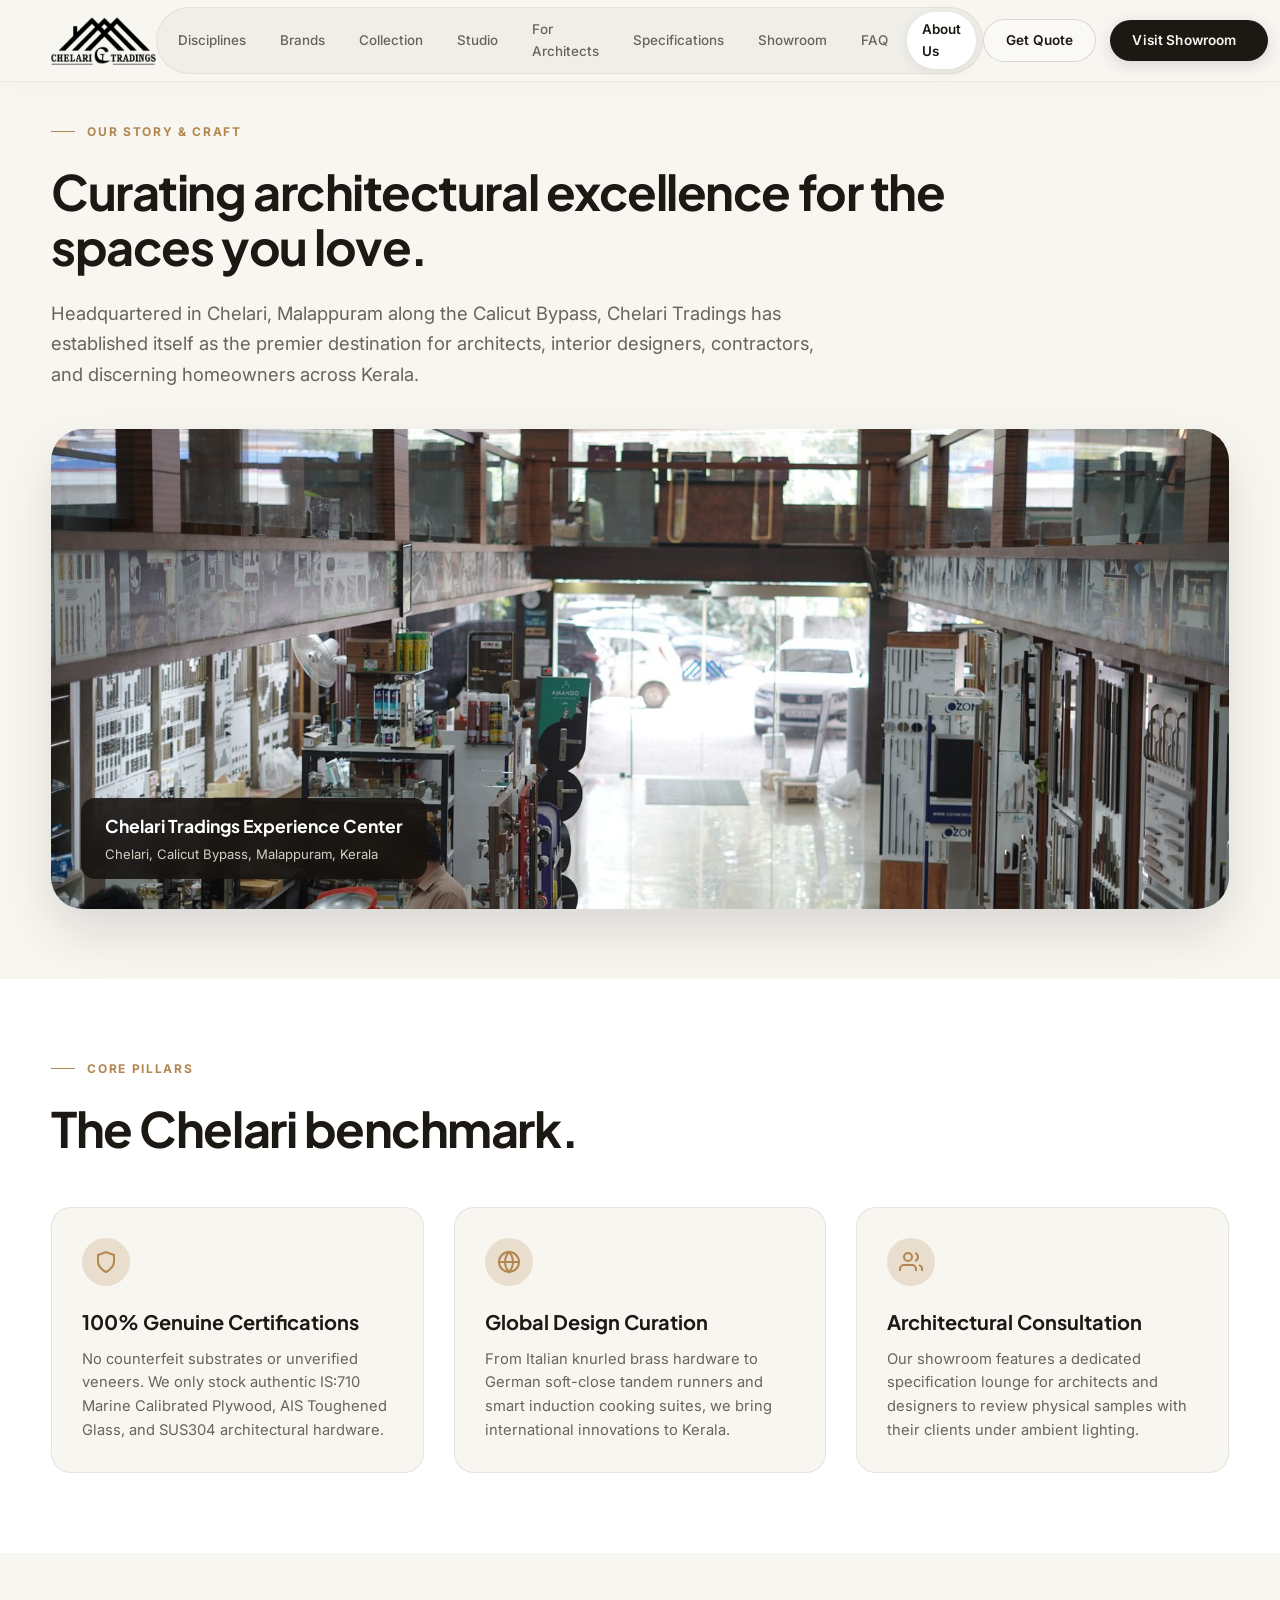
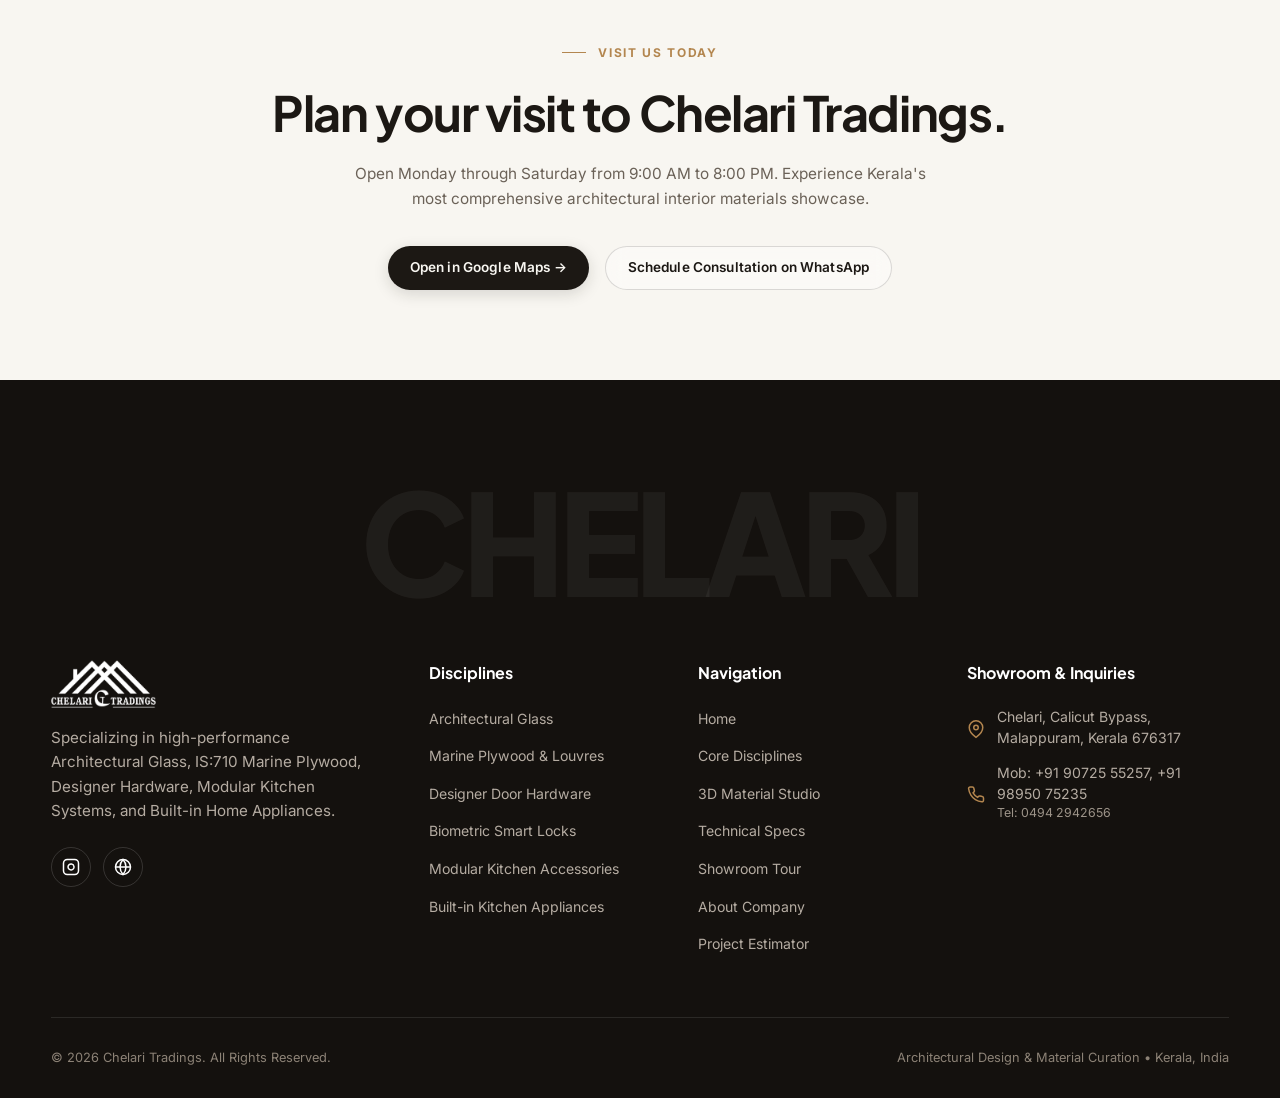
==== commit 2d47354e: "updated" ====
--- a/about.html
+++ b/about.html
@@ -27,17 +27,20 @@
       <!-- Desktop Navigation Menu -->
       <nav class="nav-links" id="desktop-nav-menu" aria-label="Main Navigation">
         <a href="index.html#disciplines" class="nav-link">Disciplines</a>
+        <a href="index.html#brands" class="nav-link">Brands</a>
         <a href="index.html#showcase" class="nav-link">Collection</a>
-        <a href="index.html#studio" class="nav-link">Material Studio</a>
+        <a href="index.html#studio" class="nav-link">Studio</a>
+        <a href="index.html#trade" class="nav-link">For Architects</a>
         <a href="index.html#standards" class="nav-link">Specifications</a>
         <a href="index.html#showroom" class="nav-link">Showroom</a>
+        <a href="index.html#faq" class="nav-link">FAQ</a>
         <a href="about.html" class="nav-link active">About Us</a>
       </nav>
 
       <!-- Desktop CTA -->
       <div class="nav-cta-group">
         <a href="index.html#estimator" class="btn-pill btn-pill-outline">Get Quote</a>
-        <a href="https://wa.me/919846000000?text=Hello%20Chelari%20Tradings%2C%20I%20would%20like%20to%20visit%20your%20showroom" target="_blank" rel="noopener" class="btn-pill btn-pill-primary">
+        <a href="https://wa.me/919072555257?text=Hello%20Chelari%20Tradings%2C%20I%20would%20like%20to%20visit%20your%20showroom" target="_blank" rel="noopener" class="btn-pill btn-pill-primary">
           <span>Visit Showroom</span>
           <svg width="14" height="14" viewBox="0 0 24 24" fill="none" stroke="currentColor" stroke-width="2.2" stroke-linecap="round" stroke-linejoin="round">
             <line x1="5" y1="12" x2="19" y2="12"></line>
@@ -60,13 +63,16 @@
     <nav class="nav-links">
       <a href="index.html" class="nav-link">Home</a>
       <a href="index.html#disciplines" class="nav-link">Disciplines</a>
-      <a href="index.html#showcase" class="nav-link">Collection</a>
-      <a href="index.html#studio" class="nav-link">Material Studio</a>
+      <a href="index.html#brands" class="nav-link">Authorized Brands</a>
+      <a href="index.html#showcase" class="nav-link">Showroom Collection</a>
+      <a href="index.html#studio" class="nav-link">3D Material Studio</a>
+      <a href="index.html#trade" class="nav-link">Architect & Designer Concierge</a>
       <a href="index.html#standards" class="nav-link">Specifications</a>
       <a href="index.html#showroom" class="nav-link">Showroom Tour</a>
+      <a href="index.html#faq" class="nav-link">Specifications FAQ</a>
       <a href="about.html" class="nav-link active">About Chelari</a>
     </nav>
-    <a href="https://wa.me/919846000000?text=Hello%20Chelari%20Tradings%2C%20I%20would%20like%20to%20visit%20your%20showroom" class="btn-pill btn-pill-primary" style="justify-content: center; width: 100%;">
+    <a href="https://wa.me/919072555257?text=Hello%20Chelari%20Tradings%2C%20I%20would%20like%20to%20visit%20your%20showroom" class="btn-pill btn-pill-primary" style="justify-content: center; width: 100%;">
       Visit on WhatsApp →
     </a>
   </div>
@@ -154,7 +160,7 @@
         <a href="https://maps.google.com/?q=Chelari+Tradings" target="_blank" rel="noopener" class="btn-pill btn-pill-primary">
           Open in Google Maps →
         </a>
-        <a href="https://wa.me/919846000000?text=Hello%20Chelari%20Tradings%2C%20I%20would%20like%20to%20schedule%20a%20showroom%20consultation" target="_blank" rel="noopener" class="btn-pill btn-pill-outline">
+        <a href="https://wa.me/919072555257?text=Hello%20Chelari%20Tradings%2C%20I%20would%20like%20to%20schedule%20a%20showroom%20consultation" target="_blank" rel="noopener" class="btn-pill btn-pill-outline">
           Schedule Consultation on WhatsApp
         </a>
       </div>
@@ -228,7 +234,10 @@
             <svg width="18" height="18" viewBox="0 0 24 24" fill="none" stroke="currentColor" stroke-width="2">
               <path d="M22 16.92v3a2 2 0 0 1-2.18 2 19.79 19.79 0 0 1-8.63-3.07 19.5 19.5 0 0 1-6-6 19.79 19.79 0 0 1-3.07-8.67A2 2 0 0 1 4.11 2h3a2 2 0 0 1 2 1.72 12.84 12.84 0 0 0 .7 2.81 2 2 0 0 1-.45 2.11L8.09 9.91a16 16 0 0 0 6 6l1.27-1.27a2 2 0 0 1 2.11-.45 12.84 12.84 0 0 0 2.81.7A2 2 0 0 1 22 16.92z"></path>
             </svg>
-            <span>Direct Inquiries: +91 98460 00000</span>
+            <div style="line-height: 1.5;">
+              <div>Mob: <a href="tel:+919072555257" style="color: inherit; text-decoration: none;">+91 90725 55257</a>, <a href="tel:+919895075235" style="color: inherit; text-decoration: none;">+91 98950 75235</a></div>
+              <div style="color: var(--text-light); font-size: 0.88em;">Tel: <a href="tel:04942942656" style="color: inherit; text-decoration: none;">0494 2942656</a></div>
+            </div>
           </div>
         </div>
       </div>
@@ -238,6 +247,31 @@
         <span>Architectural Design & Material Curation • Kerala, India</span>
       </div>
     </div>
+  </footer>
+
+  <!-- Sticky Mobile Action Bar -->
+  <aside class="mobile-action-bar" id="mobile-action-bar" aria-label="Quick Contact Actions">
+    <a href="tel:+919072555257" class="mobile-action-btn" id="mobile-btn-call">
+      <svg width="20" height="20" viewBox="0 0 24 24" fill="none" stroke="currentColor" stroke-width="2.2" stroke-linecap="round" stroke-linejoin="round">
+        <path d="M22 16.92v3a2 2 0 0 1-2.18 2 19.79 19.79 0 0 1-8.63-3.07 19.5 19.5 0 0 1-6-6 19.79 19.79 0 0 1-3.07-8.67A2 2 0 0 1 4.11 2h3a2 2 0 0 1 2 1.72 12.84 12.84 0 0 0 .7 2.81 2 2 0 0 1-.45 2.11L8.09 9.91a16 16 0 0 0 6 6l1.27-1.27a2 2 0 0 1 2.11-.45 12.84 12.84 0 0 0 2.81.7A2 2 0 0 1 22 16.92z"></path>
+      </svg>
+      <span>Call</span>
+    </a>
+    <a href="https://wa.me/919072555257?text=Hello%20Chelari%20Tradings%2C%20I%20would%20like%20to%20inquire%20about%20your%20products" target="_blank" rel="noopener" class="mobile-action-btn mobile-action-primary" id="mobile-btn-whatsapp">
+      <svg width="20" height="20" viewBox="0 0 24 24" fill="currentColor">
+        <path d="M.057 24l1.687-6.163c-1.041-1.804-1.588-3.849-1.587-5.946.003-6.556 5.338-11.891 11.893-11.891 3.181.001 6.167 1.24 8.413 3.488 2.245 2.248 3.481 5.236 3.48 8.414-.003 6.557-5.338 11.892-11.893 11.892-1.99-.001-3.951-.5-5.688-1.448l-6.305 1.654zm6.597-3.807c1.676.995 3.276 1.591 5.392 1.592 5.448 0 9.886-4.434 9.889-9.885.002-5.462-4.415-9.89-9.881-9.892-5.452 0-9.887 4.434-9.889 9.884-.001 2.225.651 3.891 1.746 5.634l-.999 3.648 3.742-.981zm11.387-5.464c-.074-.124-.272-.198-.57-.347-.297-.149-1.758-.868-2.031-.967-.272-.099-.47-.149-.669.149-.198.297-.768.967-.941 1.165-.173.198-.347.223-.644.074-.297-.149-1.255-.462-2.39-1.475-.883-.788-1.48-1.761-1.653-2.059-.173-.297-.018-.458.13-.606.134-.133.297-.347.446-.521.151-.172.2-.296.3-.495.099-.198.05-.372-.025-.521-.075-.148-.669-1.611-.916-2.206-.242-.579-.487-.501-.669-.51l-.57-.01c-.198 0-.52.074-.792.372s-1.04 1.016-1.04 2.479 1.065 2.876 1.213 3.074c.149.198 2.095 3.2 5.076 4.487.709.306 1.263.489 1.694.626.712.226 1.36.194 1.872.118.571-.085 1.758-.719 2.006-1.413.248-.695.248-1.29.173-1.414z"/>
+      </svg>
+      <span>WhatsApp</span>
+    </a>
+    <a href="https://maps.google.com/?q=Chelari+Tradings" target="_blank" rel="noopener" class="mobile-action-btn" id="mobile-btn-maps">
+      <svg width="20" height="20" viewBox="0 0 24 24" fill="none" stroke="currentColor" stroke-width="2.2" stroke-linecap="round" stroke-linejoin="round">
+        <path d="M21 10c0 7-9 13-9 13s-9-6-9-13a9 9 0 0 1 18 0z"></path>
+        <circle cx="12" cy="10" r="3"></circle>
+      </svg>
+      <span>Directions</span>
+    </a>
+  </aside>
+
   <!-- Framer-Grade Smooth Momentum Scrolling (Lenis) -->
   <script src="js/vendor/lenis.min.js"></script>
   <script src="js/main.js"></script>
--- a/css/style.css
+++ b/css/style.css
@@ -2664,3 +2664,477 @@
     max-width: 100%;
   }
 }
+
+/* ==========================================================================
+   AUTHORIZED BRAND PARTNERS SECTION
+   ========================================================================== */
+.brands-section {
+  padding-block: 90px;
+  background-color: var(--bg-secondary);
+  border-top: 1px solid var(--border-subtle);
+  border-bottom: 1px solid var(--border-subtle);
+  position: relative;
+}
+
+.brands-header {
+  display: flex;
+  justify-content: space-between;
+  align-items: flex-end;
+  gap: 30px;
+  margin-bottom: 48px;
+}
+
+.brands-grid {
+  display: grid;
+  grid-template-columns: repeat(4, 1fr);
+  gap: 20px;
+}
+
+.brand-card {
+  background: var(--bg-surface);
+  border: 1px solid var(--border-subtle);
+  border-radius: var(--radius-lg);
+  padding: 24px;
+  display: flex;
+  flex-direction: column;
+  transition: transform 0.35s var(--ease-spring), box-shadow 0.35s ease, border-color 0.35s ease;
+  position: relative;
+}
+
+.brand-card:hover {
+  transform: translateY(-5px);
+  border-color: var(--accent-gold);
+  box-shadow: 0 16px 36px -10px rgba(179, 134, 79, 0.16);
+}
+
+.brand-top-row {
+  display: flex;
+  justify-content: space-between;
+  align-items: center;
+  margin-bottom: 16px;
+}
+
+.brand-origin-pill {
+  font-family: var(--font-heading);
+  font-size: 0.68rem;
+  font-weight: 800;
+  text-transform: uppercase;
+  letter-spacing: 0.08em;
+  padding: 3px 9px;
+  background: #F4EFE6;
+  color: var(--accent-gold-dark);
+  border-radius: var(--radius-pill);
+  border: 1px solid rgba(179, 134, 79, 0.25);
+}
+
+.brand-verified-tag {
+  font-size: 0.72rem;
+  font-weight: 600;
+  color: var(--text-light);
+}
+
+.brand-logo-text {
+  font-family: var(--font-heading);
+  font-size: 1.45rem;
+  font-weight: 800;
+  letter-spacing: -0.02em;
+  color: var(--text-main);
+  margin-bottom: 4px;
+}
+
+.brand-specialty {
+  font-size: 0.82rem;
+  font-weight: 600;
+  color: var(--accent-gold-dark);
+  display: block;
+  margin-bottom: 10px;
+}
+
+.brand-summary {
+  font-size: 0.84rem;
+  color: var(--text-muted);
+  line-height: 1.5;
+  margin: 0;
+}
+
+@media (max-width: 1024px) {
+  .brands-grid {
+    grid-template-columns: repeat(2, 1fr);
+  }
+  .brands-header {
+    flex-direction: column;
+    align-items: flex-start;
+  }
+}
+
+@media (max-width: 640px) {
+  .brands-grid {
+    grid-template-columns: 1fr;
+  }
+}
+
+/* ==========================================================================
+   PROFESSIONAL TRADE CONCIERGE (Architects & Interior Designers)
+   ========================================================================== */
+.trade-section {
+  padding-block: 90px;
+  background-color: var(--bg-primary);
+}
+
+.trade-banner-card {
+  background: radial-gradient(120% 120% at 85% 15%, #2B241D 0%, #16120E 100%);
+  border: 1px solid rgba(255, 255, 255, 0.12);
+  border-radius: var(--radius-xl);
+  padding: clamp(36px, 5vw, 64px);
+  color: #F8F6F1;
+  box-shadow: var(--shadow-3d);
+  position: relative;
+  overflow: hidden;
+}
+
+.trade-banner-card::before {
+  content: '';
+  position: absolute;
+  top: -120px;
+  right: -120px;
+  width: 360px;
+  height: 360px;
+  background: radial-gradient(circle, rgba(179, 134, 79, 0.22) 0%, transparent 70%);
+  pointer-events: none;
+}
+
+.trade-banner-card .section-label {
+  color: var(--accent-gold-light);
+}
+
+.trade-banner-card .section-title-huge {
+  color: #FFFFFF;
+}
+
+.trade-banner-card .section-lead-text {
+  color: #DDD4C6;
+  max-width: 800px;
+}
+
+.trade-features-grid {
+  display: grid;
+  grid-template-columns: repeat(2, 1fr);
+  gap: 22px;
+  margin-block: 40px;
+}
+
+.trade-feature-item {
+  display: flex;
+  gap: 16px;
+  align-items: flex-start;
+  padding: 22px;
+  background: rgba(255, 255, 255, 0.04);
+  border: 1px solid rgba(255, 255, 255, 0.08);
+  border-radius: var(--radius-md);
+  transition: background 0.3s ease, border-color 0.3s ease;
+}
+
+.trade-feature-item:hover {
+  background: rgba(255, 255, 255, 0.07);
+  border-color: rgba(179, 134, 79, 0.35);
+}
+
+.trade-icon-box {
+  width: 44px;
+  height: 44px;
+  border-radius: 12px;
+  background: rgba(179, 134, 79, 0.16);
+  border: 1px solid rgba(179, 134, 79, 0.3);
+  display: flex;
+  align-items: center;
+  justify-content: center;
+  color: var(--accent-gold-light);
+  flex-shrink: 0;
+}
+
+.trade-feature-title {
+  font-family: var(--font-heading);
+  font-size: 1.05rem;
+  font-weight: 700;
+  color: #FFFFFF;
+  margin-bottom: 6px;
+}
+
+.trade-feature-desc {
+  font-size: 0.86rem;
+  color: #C2B8A8;
+  line-height: 1.55;
+  margin: 0;
+}
+
+.trade-cta-row {
+  display: flex;
+  align-items: center;
+  gap: 20px;
+  flex-wrap: wrap;
+}
+
+.trade-note {
+  font-size: 0.84rem;
+  color: #A89E90;
+  font-style: italic;
+}
+
+@media (max-width: 860px) {
+  .trade-features-grid {
+    grid-template-columns: 1fr;
+  }
+}
+
+/* ==========================================================================
+   ARCHITECTURAL FAQ ACCORDION
+   ========================================================================== */
+.faq-section {
+  padding-block: 90px;
+  background-color: var(--bg-surface);
+  border-top: 1px solid var(--border-subtle);
+}
+
+.faq-header {
+  text-align: center;
+  max-width: 760px;
+  margin-inline: auto;
+  margin-bottom: 48px;
+}
+
+.faq-accordion {
+  max-width: 860px;
+  margin-inline: auto;
+  display: flex;
+  flex-direction: column;
+  gap: 14px;
+}
+
+.faq-item {
+  background: var(--bg-primary);
+  border: 1px solid var(--border-subtle);
+  border-radius: var(--radius-md);
+  overflow: hidden;
+  transition: border-color 0.3s ease, box-shadow 0.3s ease;
+}
+
+.faq-item.active {
+  border-color: var(--accent-gold);
+  box-shadow: 0 8px 24px rgba(179, 134, 79, 0.1);
+  background: #FFFFFF;
+}
+
+.faq-question {
+  width: 100%;
+  text-align: left;
+  background: none;
+  border: none;
+  padding: 20px 24px;
+  font-family: var(--font-heading);
+  font-size: 1.05rem;
+  font-weight: 700;
+  color: var(--text-main);
+  display: flex;
+  justify-content: space-between;
+  align-items: center;
+  gap: 16px;
+  cursor: pointer;
+  transition: color 0.2s ease;
+}
+
+.faq-question:hover {
+  color: var(--accent-gold-dark);
+}
+
+.faq-question-text {
+  flex: 1;
+}
+
+.faq-toggle-icon {
+  width: 32px;
+  height: 32px;
+  border-radius: 50%;
+  background: var(--bg-secondary);
+  display: flex;
+  align-items: center;
+  justify-content: center;
+  color: var(--text-muted);
+  flex-shrink: 0;
+  transition: transform 0.35s var(--ease-spring), background 0.3s ease, color 0.3s ease;
+}
+
+.faq-item.active .faq-toggle-icon {
+  transform: rotate(45deg);
+  background: var(--accent-gold);
+  color: #FFFFFF;
+}
+
+.faq-answer {
+  max-height: 0;
+  overflow: hidden;
+  transition: max-height 0.4s var(--ease-spring);
+}
+
+.faq-item.active .faq-answer {
+  max-height: 280px;
+}
+
+.faq-answer-inner {
+  padding: 0 24px 22px 24px;
+  font-size: 0.94rem;
+  line-height: 1.65;
+  color: var(--text-muted);
+  border-top: 1px solid rgba(28, 24, 20, 0.06);
+  padding-top: 14px;
+}
+
+/* ==========================================================================
+   STICKY MOBILE CONVERSION BAR (1-Tap Call, WhatsApp & Navigation)
+   ========================================================================== */
+.mobile-action-bar {
+  display: none;
+}
+
+@media (max-width: 768px) {
+  body {
+    padding-bottom: 68px;
+  }
+
+  .floating-whatsapp-btn {
+    bottom: 78px !important;
+  }
+
+  .mobile-action-bar {
+    display: flex;
+    position: fixed;
+    bottom: 0;
+    left: 0;
+    right: 0;
+    z-index: 998;
+    background: rgba(20, 17, 14, 0.94);
+    backdrop-filter: blur(20px);
+    -webkit-backdrop-filter: blur(20px);
+    border-top: 1px solid rgba(255, 255, 255, 0.12);
+    padding: 8px 12px;
+    padding-bottom: max(10px, env(safe-area-inset-bottom));
+    gap: 8px;
+    box-shadow: 0 -10px 30px rgba(0, 0, 0, 0.3);
+  }
+
+  .mobile-action-btn {
+    flex: 1;
+    display: flex;
+    align-items: center;
+    justify-content: center;
+    gap: 6px;
+    padding: 10px 10px;
+    border-radius: var(--radius-pill);
+    background: rgba(255, 255, 255, 0.08);
+    color: #F8F6F1;
+    text-decoration: none;
+    font-family: var(--font-heading);
+    font-size: 0.8rem;
+    font-weight: 700;
+    transition: all 0.2s ease;
+    border: 1px solid rgba(255, 255, 255, 0.1);
+  }
+
+  .mobile-action-btn:active {
+    transform: scale(0.96);
+  }
+
+  .mobile-action-btn.mobile-action-primary {
+    flex: 1.35;
+    background: linear-gradient(135deg, var(--accent-gold) 0%, var(--accent-gold-dark) 100%);
+    color: #FFFFFF;
+    border: none;
+    box-shadow: 0 4px 14px rgba(179, 134, 79, 0.4);
+  }
+}
+
+/* ==========================================================================
+   Print & Client PDF Presentation Stylesheet (Figma-Quality Export)
+   ========================================================================== */
+@media print {
+  @page {
+    size: A4 portrait;
+    margin: 12mm 10mm;
+  }
+
+  *, *::before, *::after {
+    -webkit-print-color-adjust: exact !important;
+    print-color-adjust: exact !important;
+    text-shadow: none !important;
+  }
+
+  html, body {
+    background: #FFFFFF !important;
+    color: #1C1814 !important;
+    height: auto !important;
+    overflow: visible !important;
+    font-size: 11pt;
+  }
+
+  #scroll-progress,
+  .mobile-toggle,
+  .mobile-drawer,
+  .nav-cta-group,
+  .quick-specs-modal {
+    display: none !important;
+  }
+
+  .site-header {
+    position: static !important;
+    background: #F8F6F1 !important;
+    border-bottom: 1px solid #D4C5A9 !important;
+    padding: 12px 20px !important;
+    box-shadow: none !important;
+  }
+
+  .hero-section {
+    min-height: auto !important;
+    padding-top: 30px !important;
+    padding-bottom: 40px !important;
+    page-break-after: always;
+    break-after: page;
+  }
+
+  .hero-bottom-scroll-track {
+    height: auto !important;
+  }
+
+  .hero-bottom-bar {
+    position: static !important;
+    margin-top: 24px !important;
+    box-shadow: none !important;
+    border: 1px solid #D4C5A9 !important;
+  }
+
+  .reveal-on-scroll {
+    opacity: 1 !important;
+    transform: none !important;
+    filter: none !important;
+    transition: none !important;
+  }
+
+  .hero-3d-card,
+  .product-3d-card,
+  .discipline-card,
+  .showroom-card,
+  .estimator-card,
+  .spec-table-row {
+    break-inside: avoid !important;
+    page-break-inside: avoid !important;
+    box-shadow: 0 2px 8px rgba(38, 30, 24, 0.06) !important;
+  }
+
+  .disciplines-section,
+  .showcase-section,
+  .material-studio-section,
+  .standards-section,
+  .showroom-section,
+  .estimator-section {
+    padding-block: 40px !important;
+  }
+}
+
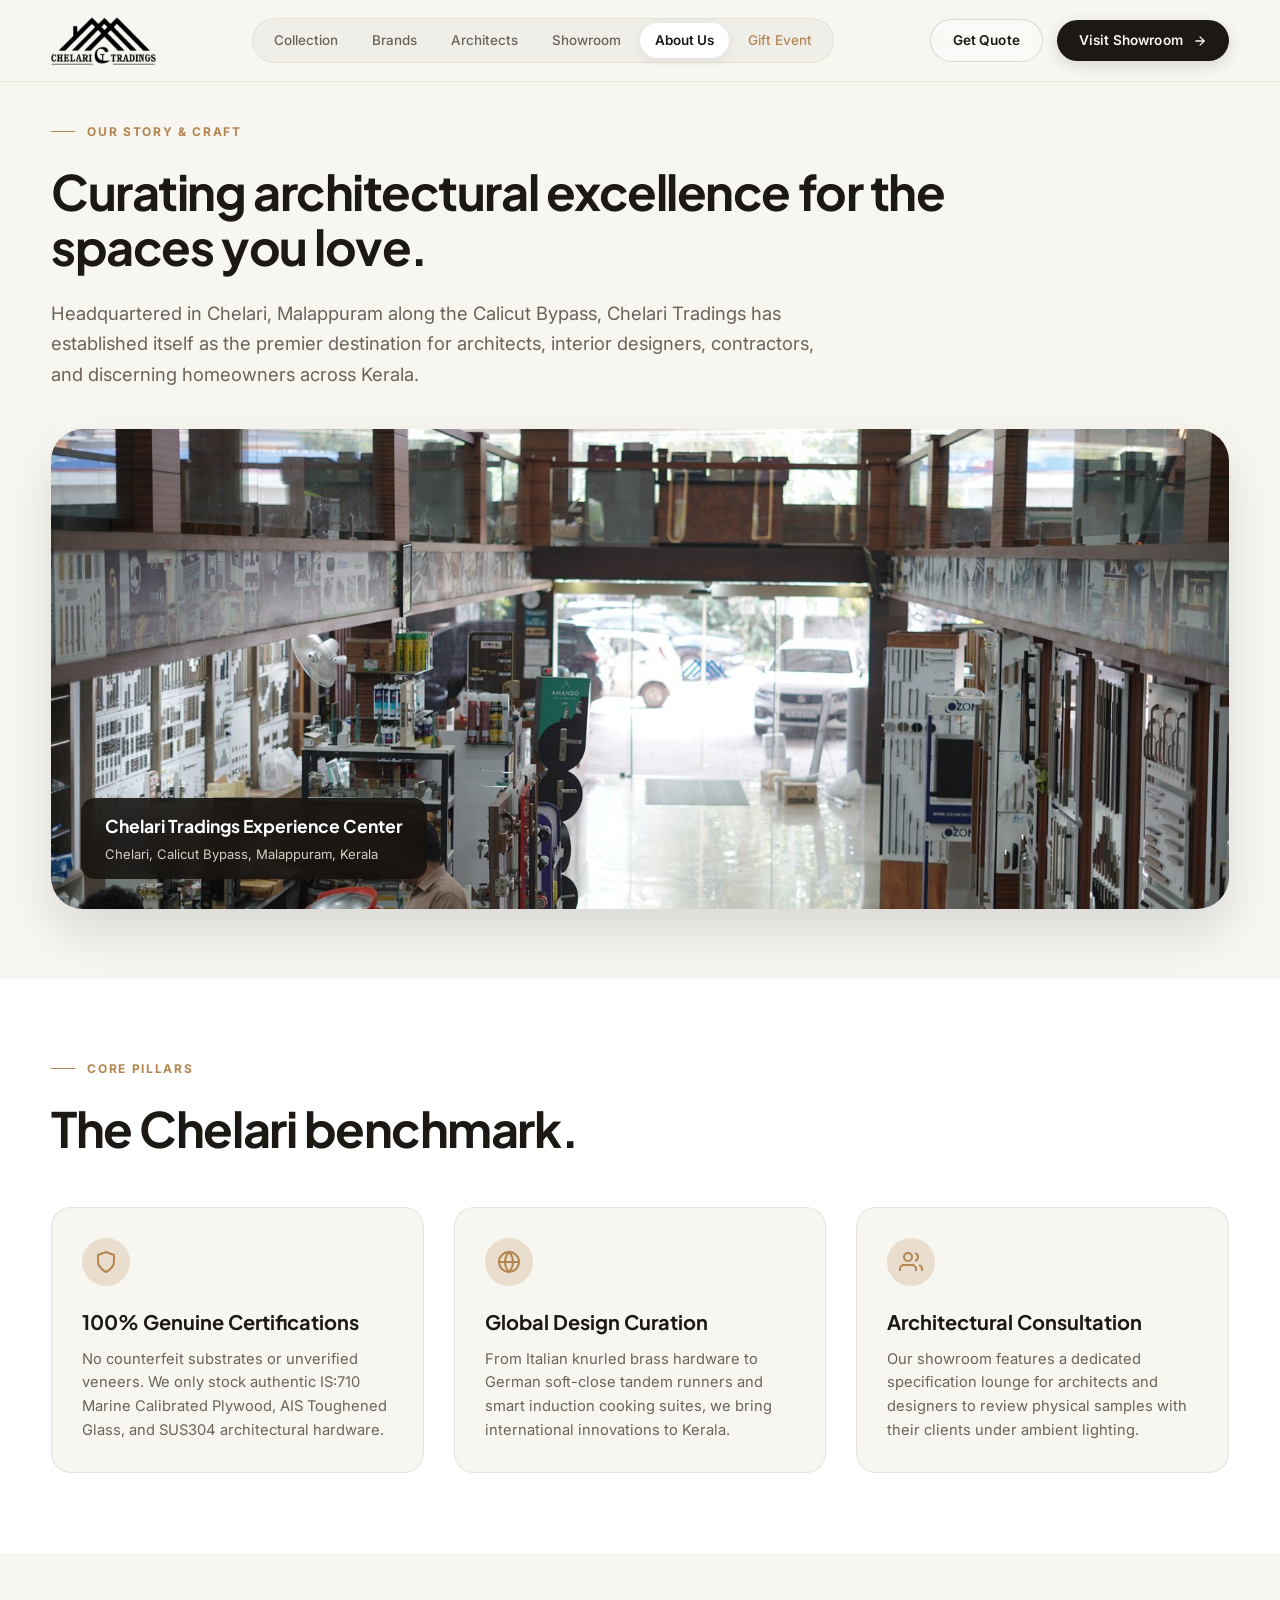
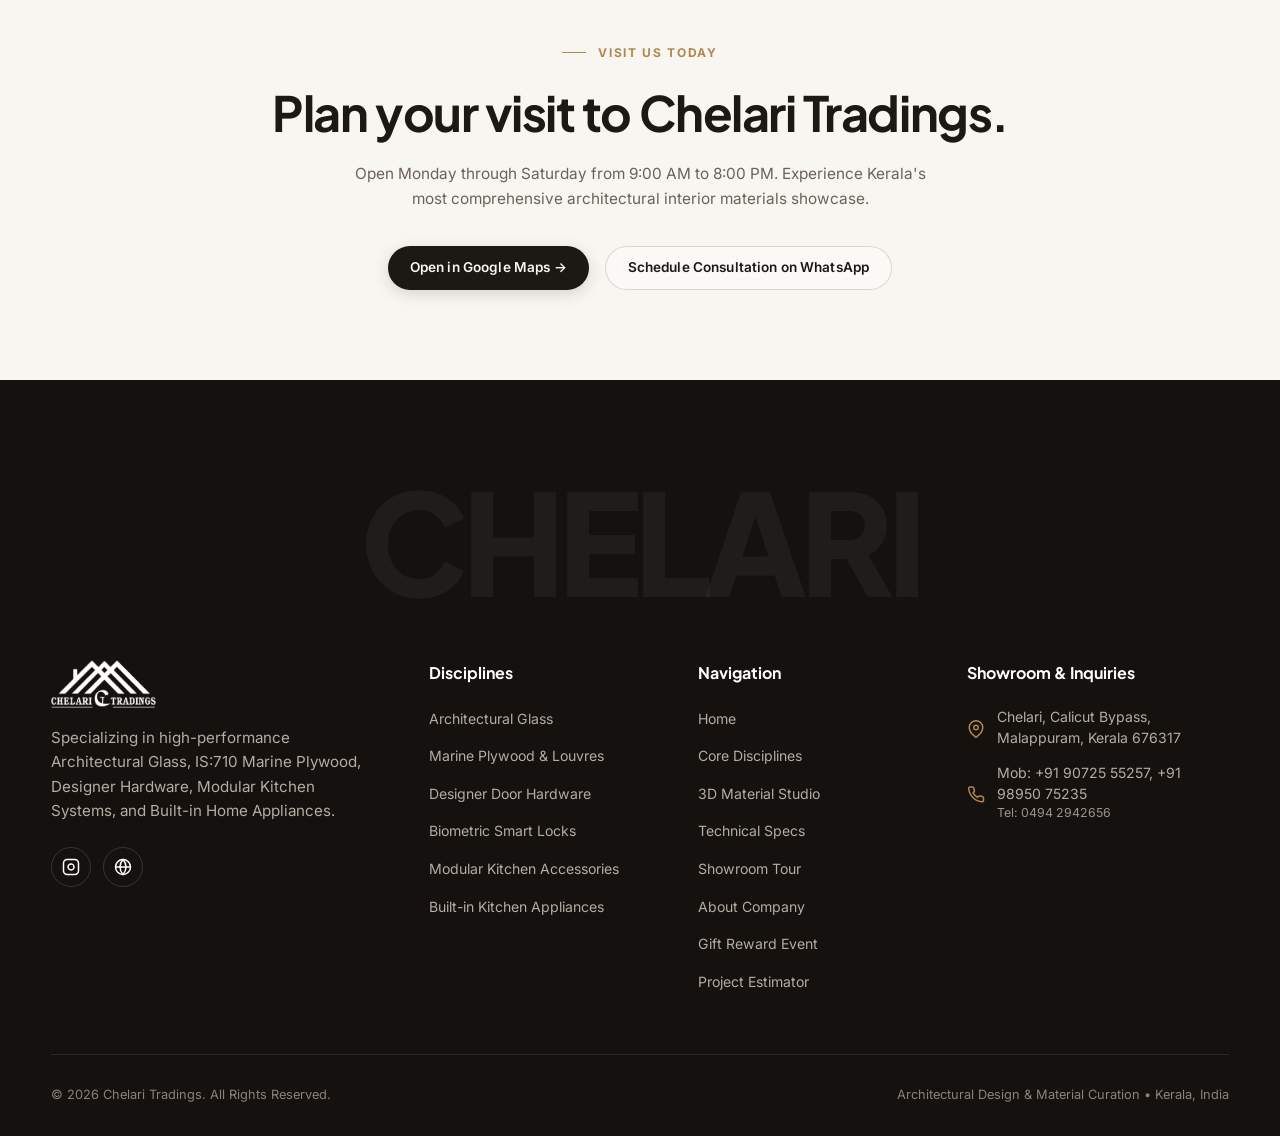
==== commit 89a82ae9: "The 3D vertical stacking card effect for the Authorized Architectural Brand Partners section on smal" ====
--- a/about.html
+++ b/about.html
@@ -26,15 +26,12 @@
 
       <!-- Desktop Navigation Menu -->
       <nav class="nav-links" id="desktop-nav-menu" aria-label="Main Navigation">
-        <a href="index.html#disciplines" class="nav-link">Disciplines</a>
+        <a href="index.html#showcase" class="nav-link">Collection</a>
         <a href="index.html#brands" class="nav-link">Brands</a>
-        <a href="index.html#showcase" class="nav-link">Collection</a>
-        <a href="index.html#studio" class="nav-link">Studio</a>
-        <a href="index.html#trade" class="nav-link">For Architects</a>
-        <a href="index.html#standards" class="nav-link">Specifications</a>
+        <a href="index.html#trade" class="nav-link">Architects</a>
         <a href="index.html#showroom" class="nav-link">Showroom</a>
-        <a href="index.html#faq" class="nav-link">FAQ</a>
         <a href="about.html" class="nav-link active">About Us</a>
+        <a href="event.html" class="nav-link" style="color: var(--accent-gold); font-weight: 500;">Gift Event</a>
       </nav>
 
       <!-- Desktop CTA -->
@@ -62,15 +59,12 @@
   <div class="mobile-drawer" id="mobile-nav-drawer" aria-hidden="true">
     <nav class="nav-links">
       <a href="index.html" class="nav-link">Home</a>
-      <a href="index.html#disciplines" class="nav-link">Disciplines</a>
+      <a href="index.html#showcase" class="nav-link">Collection</a>
       <a href="index.html#brands" class="nav-link">Authorized Brands</a>
-      <a href="index.html#showcase" class="nav-link">Showroom Collection</a>
-      <a href="index.html#studio" class="nav-link">3D Material Studio</a>
-      <a href="index.html#trade" class="nav-link">Architect & Designer Concierge</a>
-      <a href="index.html#standards" class="nav-link">Specifications</a>
+      <a href="index.html#trade" class="nav-link">For Architects</a>
       <a href="index.html#showroom" class="nav-link">Showroom Tour</a>
-      <a href="index.html#faq" class="nav-link">Specifications FAQ</a>
       <a href="about.html" class="nav-link active">About Chelari</a>
+      <a href="event.html" class="nav-link" style="color: var(--accent-gold); font-weight: 600;">Customer Gift Event</a>
     </nav>
     <a href="https://wa.me/919072555257?text=Hello%20Chelari%20Tradings%2C%20I%20would%20like%20to%20visit%20your%20showroom" class="btn-pill btn-pill-primary" style="justify-content: center; width: 100%;">
       Visit on WhatsApp →
@@ -217,6 +211,7 @@
             <li><a href="index.html#standards" class="footer-link">Technical Specs</a></li>
             <li><a href="index.html#showroom" class="footer-link">Showroom Tour</a></li>
             <li><a href="about.html" class="footer-link">About Company</a></li>
+            <li><a href="event.html" class="footer-link">Gift Reward Event</a></li>
             <li><a href="index.html#estimator" class="footer-link">Project Estimator</a></li>
           </ul>
         </div>
--- a/css/style.css
+++ b/css/style.css
@@ -240,6 +240,7 @@
   padding: 7px 15px;
   border-radius: var(--radius-pill);
   transition: all 0.28s var(--ease-spring);
+  white-space: nowrap;
 }
 
 .nav-link:hover {
@@ -352,8 +353,10 @@
   z-index: 999;
   display: flex;
   flex-direction: column;
-  justify-content: center;
-  padding: 40px 30px;
+  justify-content: flex-start;
+  padding: calc(var(--nav-height) + 16px) 24px 30px;
+  overflow-y: auto;
+  -webkit-overflow-scrolling: touch;
   transform: translateY(-100%);
   opacity: 0;
   visibility: hidden;
@@ -367,17 +370,41 @@
 }
 
 .mobile-drawer .nav-links {
+  display: flex;
   flex-direction: column;
-  align-items: flex-start;
-  gap: 22px;
-  margin-bottom: 35px;
+  align-items: stretch;
+  gap: 0;
+  background: transparent !important;
+  border: none !important;
+  padding: 0 !important;
+  border-radius: 0 !important;
+  box-shadow: none !important;
+  width: 100%;
+  margin-bottom: 24px;
 }
 
 .mobile-drawer .nav-link {
   font-family: var(--font-heading);
-  font-size: 1.6rem;
+  font-size: 1.15rem;
   font-weight: 600;
   color: var(--text-main);
+  padding: 12px 4px;
+  border-bottom: 1px solid rgba(28, 24, 20, 0.07);
+  border-radius: 0 !important;
+  background: transparent !important;
+  box-shadow: none !important;
+  white-space: normal;
+  display: flex;
+  align-items: center;
+  justify-content: space-between;
+  width: 100%;
+  transition: color 0.2s ease, padding-left 0.2s ease;
+}
+
+.mobile-drawer .nav-link:hover,
+.mobile-drawer .nav-link:active {
+  color: var(--accent-gold);
+  padding-left: 6px;
 }
 
 /* ==========================================================================
@@ -1879,9 +1906,38 @@
 
 /* --- Section 7: Interactive Digital Marketing Project Estimator --- */
 .estimator-section {
-  padding-block: clamp(70px, 10vw, 130px);
-  background: linear-gradient(180deg, var(--bg-primary) 0%, #FAF8F4 100%);
-  position: relative;
+  padding-block: clamp(80px, 11vw, 140px);
+  background-color: var(--bg-primary);
+  position: relative;
+  overflow: hidden;
+}
+
+.estimator-backdrop {
+  position: absolute;
+  inset: 0;
+  z-index: 1;
+  pointer-events: none;
+}
+
+.estimator-backdrop-img {
+  width: 100%;
+  height: 100%;
+  object-fit: cover;
+  object-position: center;
+  transform: scale(1.03);
+}
+
+.estimator-backdrop-overlay {
+  position: absolute;
+  inset: 0;
+  background: 
+    linear-gradient(180deg, rgba(20, 17, 14, 0.45) 0%, rgba(20, 17, 14, 0.18) 40%, rgba(20, 17, 14, 0.55) 100%),
+    radial-gradient(circle at 50% 50%, rgba(20, 17, 14, 0.1) 0%, rgba(20, 17, 14, 0.45) 100%);
+}
+
+.estimator-container-relative {
+  position: relative;
+  z-index: 2;
 }
 
 .estimator-card {
@@ -1889,9 +1945,10 @@
   margin-inline: auto;
   background: #ffffff;
   border-radius: var(--radius-xl);
-  border: 1px solid var(--border-subtle);
-  padding: clamp(30px, 5vw, 60px);
-  box-shadow: var(--shadow-3d);
+  border: 1px solid rgba(255, 255, 255, 0.9);
+  padding: clamp(32px, 5vw, 64px);
+  box-shadow: 0 30px 70px -15px rgba(28, 24, 20, 0.16), 0 0 35px rgba(179, 134, 79, 0.12);
+  position: relative;
 }
 
 .estimator-header {
@@ -2050,79 +2107,270 @@
   box-shadow: 0 12px 30px rgba(37, 211, 102, 0.45);
 }
 
-/* --- Section 8: Testimonials / Architect Endorsements --- */
+/* --- Section 8: Testimonials / Architect Endorsements (Graft Editorial Atmosphere) --- */
 .testimonials-section {
-  padding-block: clamp(70px, 10vw, 130px);
-  background-color: var(--bg-surface);
-}
-
-.testimonials-grid {
-  display: grid;
-  grid-template-columns: repeat(auto-fit, minmax(320px, 1fr));
-  gap: clamp(24px, 3vw, 36px);
-  margin-top: 50px;
-}
-
-.testimonial-card {
-  padding: 36px;
-  border-radius: var(--radius-lg);
-  background: var(--bg-primary);
-  border: 1px solid var(--border-subtle);
+  padding-block: clamp(80px, 12vw, 150px);
+  position: relative;
+  overflow: hidden;
+  background-color: #231E19;
+}
+
+.testimonials-backdrop {
+  position: absolute;
+  inset: 0;
+  z-index: 1;
+  pointer-events: none;
+}
+
+.testimonials-backdrop-img {
+  width: 100%;
+  height: 100%;
+  object-fit: cover;
+  object-position: center 30%;
+  transform: scale(1.02);
+}
+
+.testimonials-backdrop-overlay {
+  position: absolute;
+  inset: 0;
+  background: 
+    linear-gradient(180deg, rgba(20, 17, 14, 0.45) 0%, rgba(20, 17, 14, 0.08) 30%, rgba(20, 17, 14, 0.25) 70%, rgba(20, 17, 14, 0.72) 100%),
+    radial-gradient(circle at 50% 40%, rgba(0, 0, 0, 0) 40%, rgba(20, 17, 14, 0.4) 100%);
+}
+
+.testimonials-content {
+  position: relative;
+  z-index: 2;
+}
+
+/* Graft-Style Asymmetric Editorial Header */
+.testimonials-header-editorial {
+  display: flex;
+  align-items: flex-end;
+  justify-content: space-between;
+  gap: 20px;
+  margin-bottom: clamp(36px, 5vw, 60px);
+  flex-wrap: wrap;
+}
+
+.testimonials-header-left {
+  display: flex;
+  flex-direction: column;
+  gap: 10px;
+}
+
+.testimonials-sub-editorial {
+  font-family: var(--font-heading);
+  font-size: clamp(1.4rem, 2.5vw, 2.4rem);
+  font-weight: 500;
+  color: #1C1814;
+  letter-spacing: -0.02em;
+  text-shadow: 0 1px 15px rgba(255, 255, 255, 0.7);
+}
+
+.testimonials-badge-editorial {
+  display: inline-flex;
+  align-items: center;
+  font-size: 0.68rem;
+  font-weight: 700;
+  letter-spacing: 0.14em;
+  text-transform: uppercase;
+  color: #FFFFFF;
+  background: rgba(28, 24, 20, 0.72);
+  backdrop-filter: blur(10px);
+  -webkit-backdrop-filter: blur(10px);
+  padding: 4px 12px;
+  border-radius: var(--radius-pill);
+  border: 1px solid rgba(255, 255, 255, 0.25);
+  width: fit-content;
+}
+
+.testimonials-header-right {
+  text-align: right;
+}
+
+.testimonials-title-editorial {
+  font-family: var(--font-display);
+  font-size: clamp(3.2rem, 8vw, 6.8rem);
+  font-weight: 400;
+  color: #FFFFFF;
+  letter-spacing: -0.04em;
+  line-height: 0.9;
+  margin: 0;
+  text-shadow: 0 4px 24px rgba(20, 17, 14, 0.4);
+}
+
+/* Horizontal Scroll-Snap Carousel Track */
+.testimonials-carousel-wrapper {
+  position: relative;
+  width: 100%;
+}
+
+.testimonials-track {
+  display: flex;
+  gap: clamp(16px, 2.5vw, 26px);
+  overflow-x: auto;
+  scroll-snap-type: x mandatory;
+  scrollbar-width: none;
+  -ms-overflow-style: none;
+  padding-block: 10px 24px;
+  padding-inline: 2px;
+  scroll-behavior: smooth;
+  cursor: grab;
+}
+
+.testimonials-track:active {
+  cursor: grabbing;
+}
+
+.testimonials-track::-webkit-scrollbar {
+  display: none;
+}
+
+/* Floating White Editorial Testimonial Cards */
+.testimonial-card-editorial {
+  flex: 0 0 clamp(290px, 32vw, 390px);
+  scroll-snap-align: start;
+  background: #FFFFFF;
+  border-radius: 22px;
+  padding: clamp(28px, 3.5vw, 36px);
+  border: 1px solid rgba(255, 255, 255, 0.95);
+  box-shadow: 0 20px 45px rgba(20, 17, 14, 0.12), 0 2px 8px rgba(20, 17, 14, 0.04);
   display: flex;
   flex-direction: column;
   justify-content: space-between;
-  gap: 24px;
-  transition: transform 0.3s var(--ease-spring), box-shadow 0.3s ease;
-}
-
-.testimonial-card:hover {
-  transform: translateY(-6px);
-  box-shadow: var(--shadow-md);
-  border-color: var(--accent-gold-glow);
-}
-
-.testimonial-stars {
-  display: flex;
-  gap: 4px;
-  color: var(--accent-gold);
-}
-
-.testimonial-quote {
-  font-size: 1rem;
+  gap: 22px;
+  min-height: 270px;
+  transition: transform 0.35s var(--ease-spring), box-shadow 0.35s ease;
+  user-select: none;
+}
+
+.testimonial-card-editorial:hover {
+  transform: translateY(-8px);
+  box-shadow: 0 28px 60px rgba(20, 17, 14, 0.18), 0 0 25px rgba(179, 134, 79, 0.15);
+}
+
+.testimonial-card-header {
+  display: flex;
+  align-items: center;
+  gap: 14px;
+}
+
+.testimonial-avatar-img {
+  width: 48px;
+  height: 48px;
+  border-radius: 50%;
+  object-fit: cover;
+  flex-shrink: 0;
+  border: 2px solid #EFECE5;
+  box-shadow: 0 2px 8px rgba(0, 0, 0, 0.08);
+}
+
+.testimonial-author-meta {
+  display: flex;
+  flex-direction: column;
+  gap: 2px;
+}
+
+.testimonial-author-name {
+  font-family: var(--font-heading);
+  font-size: 0.88rem;
+  font-weight: 700;
+  letter-spacing: 0.04em;
   color: var(--text-main);
+  text-transform: uppercase;
+  margin: 0;
+}
+
+.testimonial-author-role {
+  font-size: 0.74rem;
+  color: var(--text-light);
+  line-height: 1.3;
+}
+
+.testimonial-card-quote {
+  font-size: 0.92rem;
+  color: #3C352E;
   line-height: 1.65;
-  font-style: italic;
-}
-
-.testimonial-author {
-  display: flex;
-  align-items: center;
-  gap: 14px;
-}
-
-.author-avatar {
-  width: 44px;
-  height: 44px;
+  flex-grow: 1;
+  font-style: normal;
+}
+
+.testimonial-card-stars {
+  font-size: 0.95rem;
+  letter-spacing: 2px;
+  color: #241F1A;
+  font-weight: 700;
+}
+
+/* Controls & Swipe Hint Row */
+.testimonials-controls-row {
+  display: flex;
+  align-items: center;
+  justify-content: space-between;
+  margin-top: 20px;
+  flex-wrap: wrap;
+  gap: 16px;
+}
+
+.testimonials-swipe-hint {
+  display: inline-flex;
+  align-items: center;
+  gap: 8px;
+  font-size: 0.8rem;
+  color: #FFFFFF;
+  text-shadow: 0 1px 6px rgba(0, 0, 0, 0.5);
+  opacity: 0.9;
+}
+
+.testimonials-nav-btns {
+  display: flex;
+  align-items: center;
+  gap: 10px;
+}
+
+.testimonials-nav-arrow {
+  width: 42px;
+  height: 42px;
   border-radius: 50%;
-  background: var(--accent-gold-glow);
+  background: rgba(255, 255, 255, 0.92);
+  border: 1px solid rgba(255, 255, 255, 0.5);
+  color: var(--text-main);
+  display: flex;
+  align-items: center;
+  justify-content: center;
+  box-shadow: 0 6px 16px rgba(0, 0, 0, 0.1);
+  transition: all 0.25s var(--ease-spring);
+  cursor: pointer;
+}
+
+.testimonials-nav-arrow:hover {
+  background: #FFFFFF;
+  transform: scale(1.08);
+  box-shadow: 0 10px 24px rgba(0, 0, 0, 0.18);
   color: var(--accent-gold-dark);
-  font-weight: 700;
-  display: flex;
-  align-items: center;
-  justify-content: center;
-  font-size: 0.95rem;
-}
-
-.author-meta h4 {
-  font-family: var(--font-heading);
-  font-size: 0.95rem;
-  font-weight: 700;
-  color: var(--text-main);
-}
-
-.author-meta p {
-  font-size: 0.78rem;
-  color: var(--text-light);
+}
+
+.testimonials-nav-arrow:active {
+  transform: scale(0.96);
+}
+
+@media (max-width: 768px) {
+  .testimonials-header-editorial {
+    flex-direction: column;
+    align-items: flex-start;
+    gap: 8px;
+  }
+  .testimonials-header-right {
+    text-align: left;
+  }
+  .testimonials-title-editorial {
+    font-size: clamp(2.8rem, 12vw, 4rem);
+  }
+  .testimonial-card-editorial {
+    flex: 0 0 85vw;
+    min-height: 250px;
+  }
 }
 
 /* --- Infinite Marquee Section --- */
@@ -2767,9 +3015,52 @@
   }
 }
 
-@media (max-width: 640px) {
+@media (max-width: 768px) {
   .brands-grid {
-    grid-template-columns: 1fr;
+    display: flex;
+    flex-direction: column;
+    gap: 20px;
+    position: relative;
+    padding-bottom: 40px;
+    perspective: 1200px;
+  }
+
+  .brand-card {
+    position: sticky;
+    background: #ffffff;
+    border: 1px solid rgba(212, 197, 169, 0.45);
+    border-radius: var(--radius-lg);
+    box-shadow: 0 -8px 24px -4px rgba(20, 17, 14, 0.08), 0 20px 40px -10px rgba(20, 17, 14, 0.12);
+    transform-origin: top center;
+    transition: transform 0.25s var(--ease-spring), filter 0.25s ease, box-shadow 0.25s ease;
+    will-change: transform, filter;
+    margin-bottom: 24px;
+  }
+
+  .brand-card:nth-child(1) { top: calc(var(--nav-height) + 12px); z-index: 1; }
+  .brand-card:nth-child(2) { top: calc(var(--nav-height) + 22px); z-index: 2; }
+  .brand-card:nth-child(3) { top: calc(var(--nav-height) + 32px); z-index: 3; }
+  .brand-card:nth-child(4) { top: calc(var(--nav-height) + 42px); z-index: 4; }
+  .brand-card:nth-child(5) { top: calc(var(--nav-height) + 52px); z-index: 5; }
+  .brand-card:nth-child(6) { top: calc(var(--nav-height) + 62px); z-index: 6; }
+  .brand-card:nth-child(7) { top: calc(var(--nav-height) + 72px); z-index: 7; }
+  .brand-card:nth-child(8) { top: calc(var(--nav-height) + 82px); z-index: 8; }
+
+  .brands-mobile-scroll-hint {
+    display: inline-flex;
+    align-items: center;
+    gap: 6px;
+    font-size: 0.78rem;
+    color: var(--accent-gold);
+    font-weight: 600;
+    margin-top: 14px;
+    letter-spacing: 0.04em;
+  }
+}
+
+@media (min-width: 769px) {
+  .brands-mobile-scroll-hint {
+    display: none;
   }
 }
 
@@ -3053,61 +3344,36 @@
 }
 
 /* ==========================================================================
-   Print & Client PDF Presentation Stylesheet (Figma-Quality Export)
+   Print & Client PDF Presentation Stylesheet (Seamless Continuous Master View)
    ========================================================================== */
 @media print {
   @page {
-    size: A4 portrait;
-    margin: 12mm 10mm;
+    margin: 0;
+    size: auto;
   }
 
   *, *::before, *::after {
     -webkit-print-color-adjust: exact !important;
     print-color-adjust: exact !important;
-    text-shadow: none !important;
   }
 
   html, body {
-    background: #FFFFFF !important;
-    color: #1C1814 !important;
     height: auto !important;
     overflow: visible !important;
-    font-size: 11pt;
   }
 
   #scroll-progress,
   .mobile-toggle,
   .mobile-drawer,
   .nav-cta-group,
-  .quick-specs-modal {
+  .quick-specs-modal,
+  .floating-whatsapp-btn {
     display: none !important;
   }
 
   .site-header {
     position: static !important;
-    background: #F8F6F1 !important;
-    border-bottom: 1px solid #D4C5A9 !important;
-    padding: 12px 20px !important;
     box-shadow: none !important;
-  }
-
-  .hero-section {
-    min-height: auto !important;
-    padding-top: 30px !important;
-    padding-bottom: 40px !important;
-    page-break-after: always;
-    break-after: page;
-  }
-
-  .hero-bottom-scroll-track {
-    height: auto !important;
-  }
-
-  .hero-bottom-bar {
-    position: static !important;
-    margin-top: 24px !important;
-    box-shadow: none !important;
-    border: 1px solid #D4C5A9 !important;
   }
 
   .reveal-on-scroll {
@@ -3117,24 +3383,14 @@
     transition: none !important;
   }
 
-  .hero-3d-card,
-  .product-3d-card,
-  .discipline-card,
-  .showroom-card,
-  .estimator-card,
-  .spec-table-row {
-    break-inside: avoid !important;
-    page-break-inside: avoid !important;
-    box-shadow: 0 2px 8px rgba(38, 30, 24, 0.06) !important;
-  }
-
-  .disciplines-section,
-  .showcase-section,
-  .material-studio-section,
-  .standards-section,
-  .showroom-section,
-  .estimator-section {
-    padding-block: 40px !important;
-  }
-}
-
+  /* Prevent forced page breaking so document flows continuously */
+  * {
+    page-break-after: auto !important;
+    break-after: auto !important;
+    page-break-before: auto !important;
+    break-before: auto !important;
+    page-break-inside: auto !important;
+    break-inside: auto !important;
+  }
+}
+
